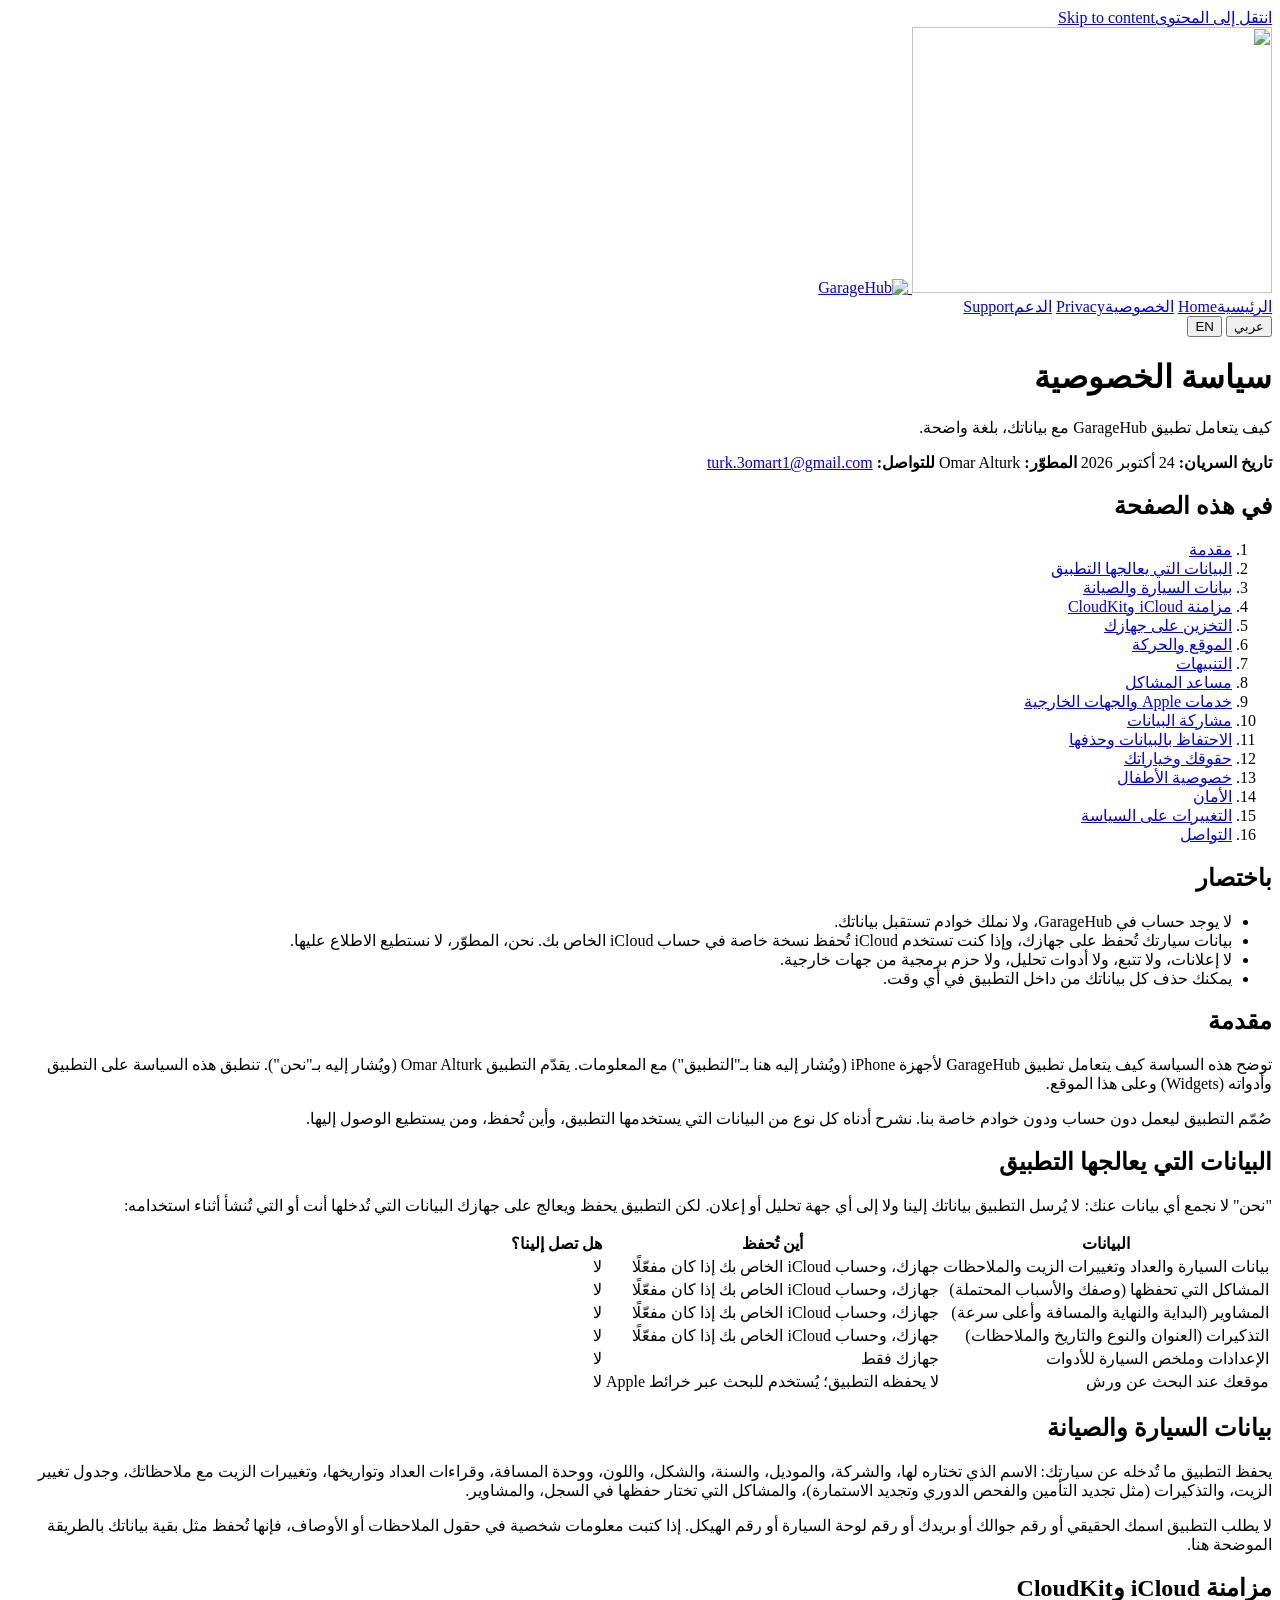
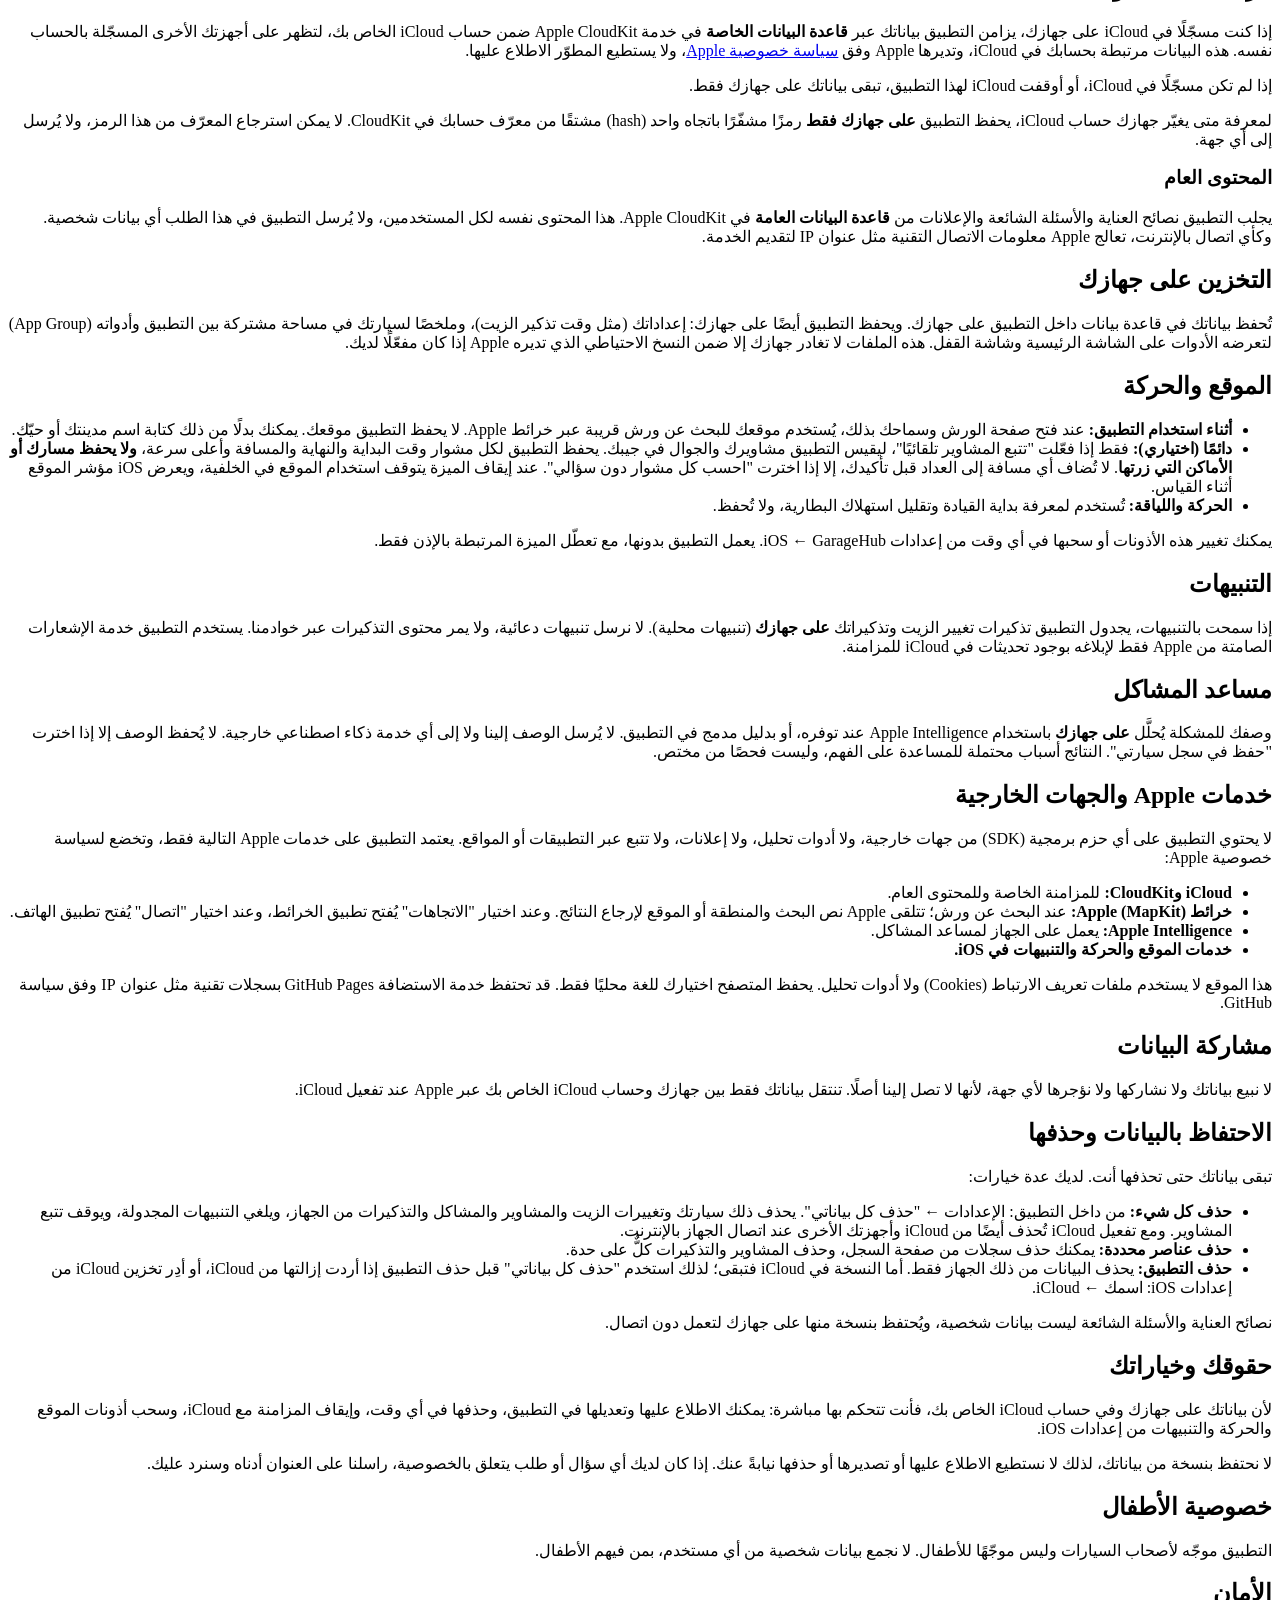
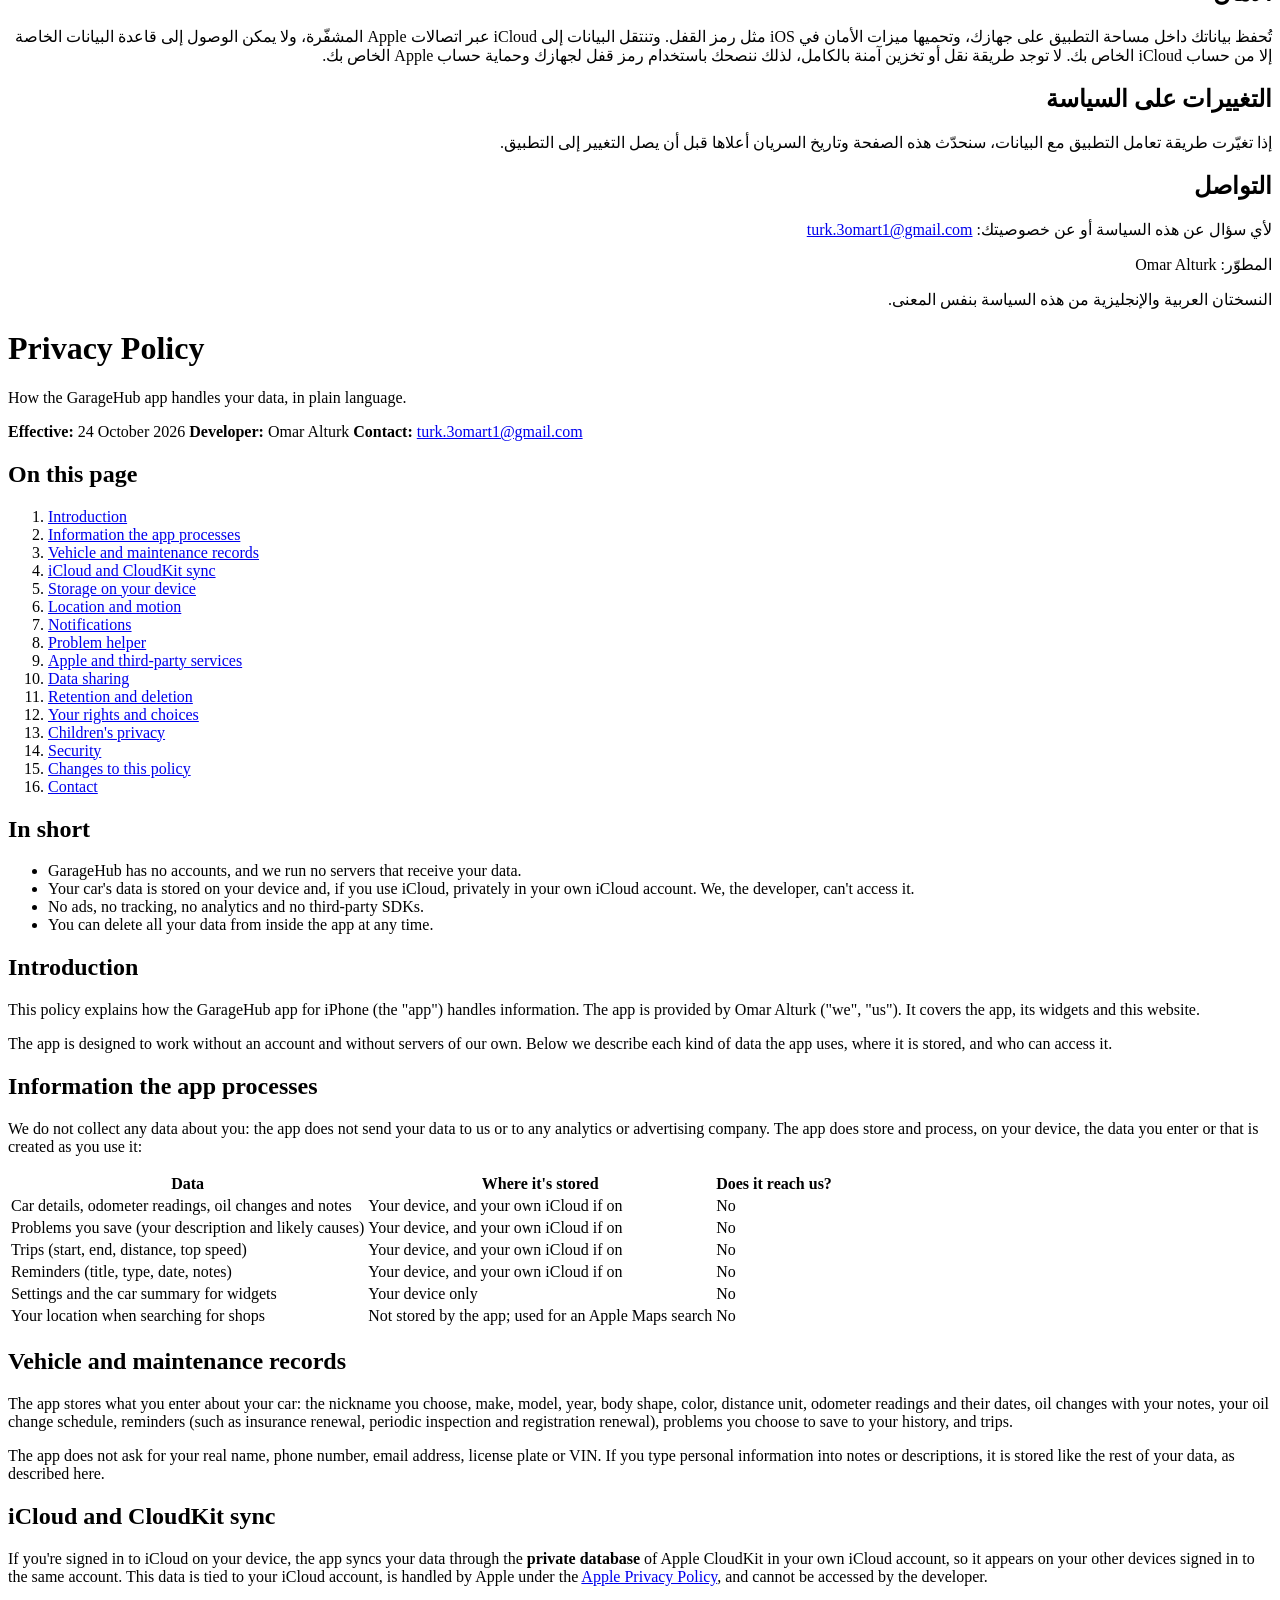
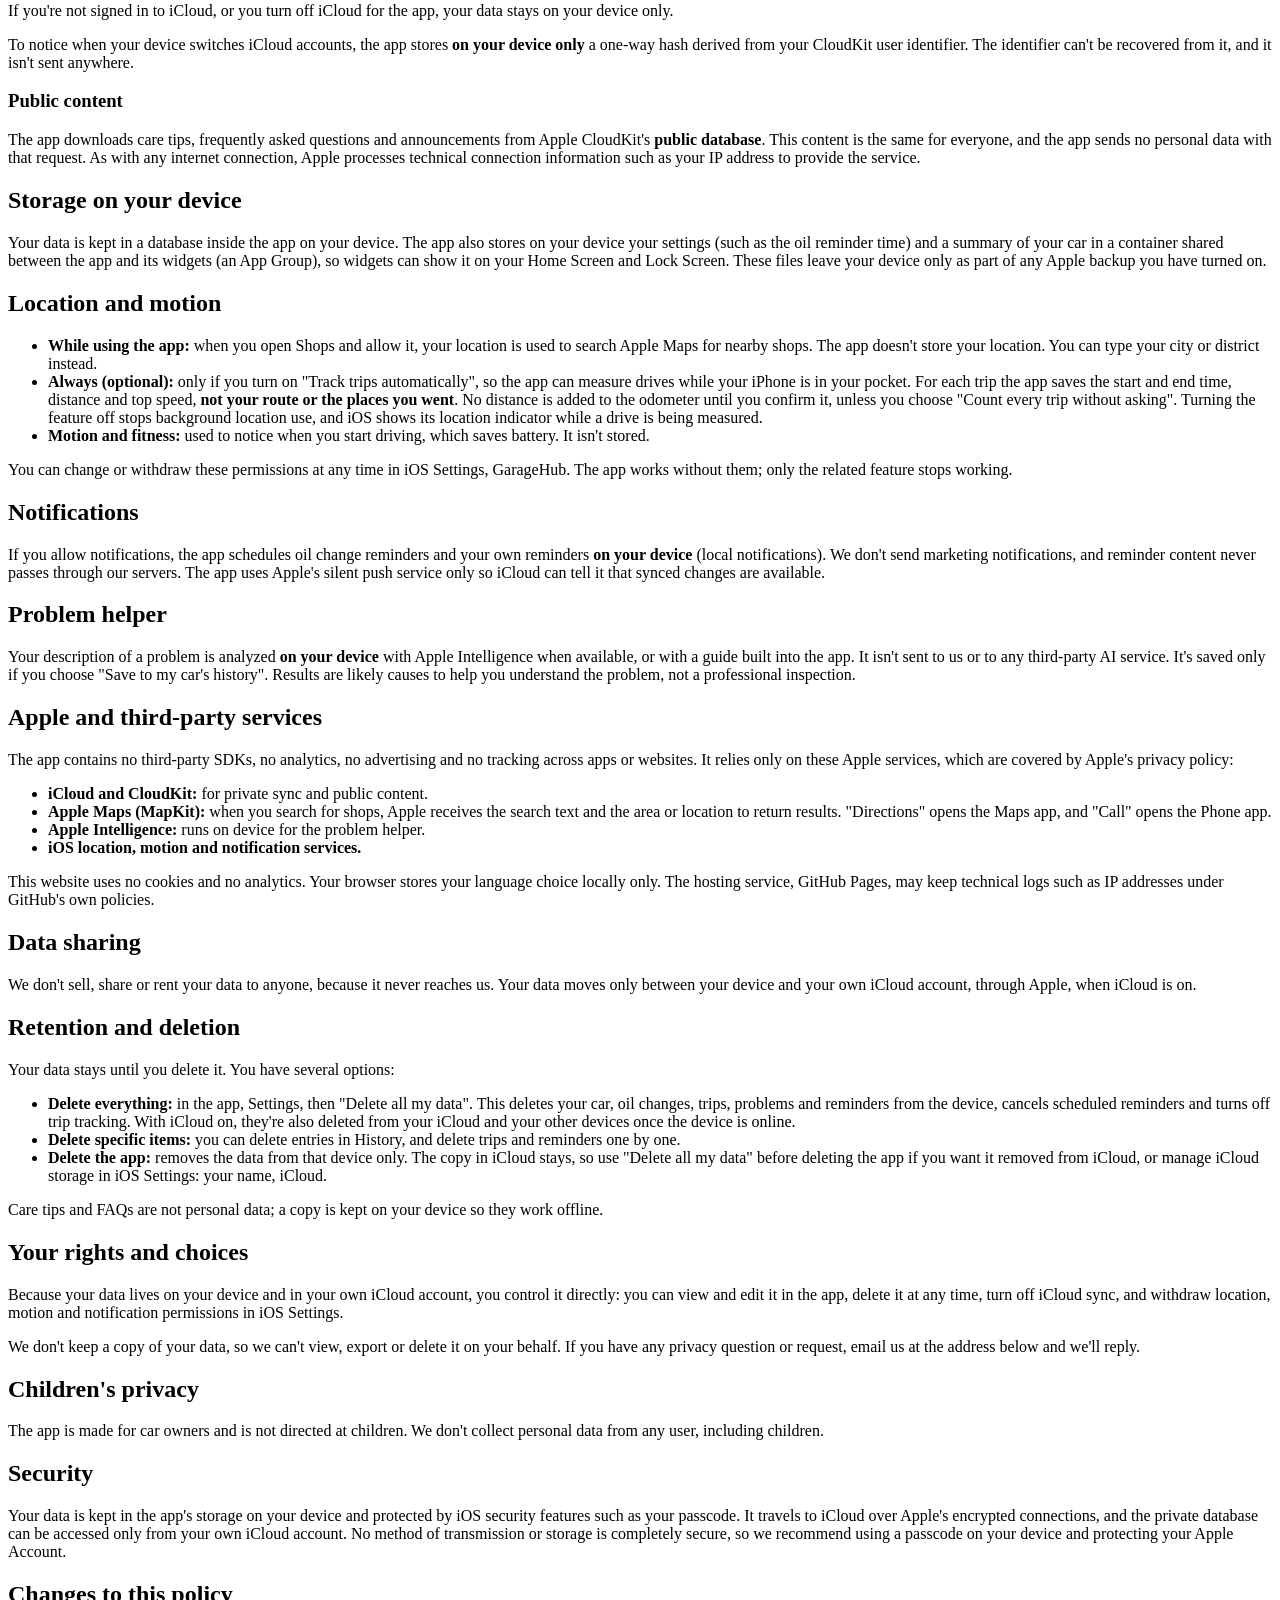
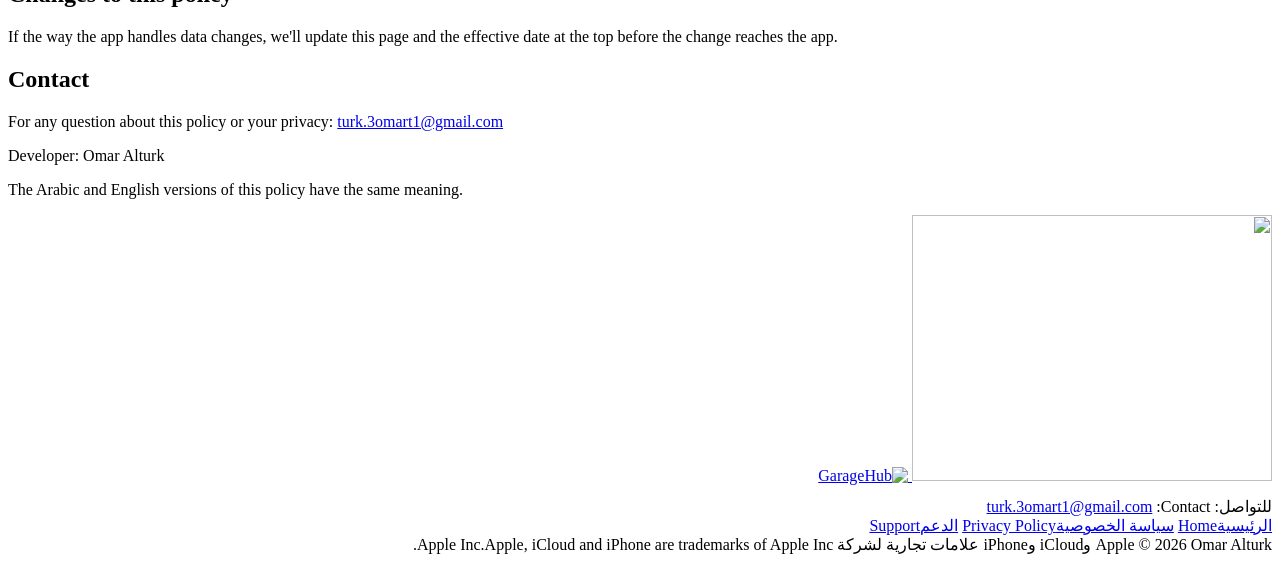
==== privacy/index.html @ 2e14c401 "Add files via upload" ====
<!doctype html>
<html lang="ar" dir="rtl" data-title-ar="سياسة الخصوصية · GarageHub" data-title-en="Privacy Policy · GarageHub">
<head>
<meta charset="utf-8">
<meta name="viewport" content="width=device-width, initial-scale=1, viewport-fit=cover">
<title>Privacy Policy · سياسة الخصوصية · GarageHub</title>
<meta name="description" content="How the GarageHub iPhone app handles your data: no accounts, no analytics, data stored on your device and in your own iCloud. كيف يتعامل تطبيق GarageHub مع بياناتك.">
<meta name="theme-color" content="#FFF9EE" media="(prefers-color-scheme: light)">
<meta name="theme-color" content="#1D1420" media="(prefers-color-scheme: dark)">
<meta property="og:type" content="article">
<meta property="og:site_name" content="GarageHub">
<meta property="og:title" content="GarageHub Privacy Policy · سياسة الخصوصية">
<meta property="og:image" content="../assets/img/app-icon-512.png">
<link rel="icon" type="image/png" sizes="32x32" href="../assets/img/favicon-32.png">
<link rel="apple-touch-icon" href="../assets/img/app-icon-180.png">
<link rel="stylesheet" href="../assets/site.css">
<script src="../assets/site.js"></script>
</head>
<body>
<a class="skip" href="#main"><span data-l="ar" lang="ar">انتقل إلى المحتوى</span><span data-l="en" lang="en">Skip to content</span></a>

<header class="site-header">
  <div class="wrap">
    <a class="brand" href="../" aria-label="GarageHub">
      <img class="mark" src="../assets/img/mark.png" alt="" width="360" height="266">
      <picture>
        <source srcset="../assets/img/wordmark-dark.png" media="(prefers-color-scheme: dark)">
        <img class="word" src="../assets/img/wordmark-light.png" alt="GarageHub" width="600" height="108">
      </picture>
    </a>
    <nav class="nav" aria-label="Main · الرئيسية">
      <a class="nav-home" href="../"><span data-l="ar" lang="ar">الرئيسية</span><span data-l="en" lang="en">Home</span></a>
      <a href="./" aria-current="page"><span data-l="ar" lang="ar">الخصوصية</span><span data-l="en" lang="en">Privacy</span></a>
      <a href="../support/"><span data-l="ar" lang="ar">الدعم</span><span data-l="en" lang="en">Support</span></a>
      <div class="lang-switch" role="group" aria-label="Language · اللغة">
        <button type="button" data-set-lang="ar" lang="ar" aria-pressed="false">عربي</button>
        <button type="button" data-set-lang="en" lang="en" aria-pressed="false">EN</button>
      </div>
    </nav>
  </div>
</header>

<main id="main">

<!-- ============================ العربية ============================ -->
<div data-l="ar" lang="ar" dir="rtl">
  <div class="doc-hero">
    <div class="wrap">
      <h1>سياسة الخصوصية</h1>
      <p>كيف يتعامل تطبيق GarageHub مع بياناتك، بلغة واضحة.</p>
      <p class="meta">
        <span><b>تاريخ السريان:</b> 24 أكتوبر 2026</span>
        <span><b>المطوّر:</b> Omar Alturk</span>
        <span><b>للتواصل:</b> <a href="mailto:turk.3omart1@gmail.com" dir="ltr">turk.3omart1@gmail.com</a></span>
      </p>
    </div>
  </div>

  <div class="wrap doc-layout">
    <nav class="toc" aria-label="محتويات الصفحة">
      <h2>في هذه الصفحة</h2>
      <ol>
        <li><a href="#ar-intro">مقدمة</a></li>
        <li><a href="#ar-collect">البيانات التي يعالجها التطبيق</a></li>
        <li><a href="#ar-vehicle">بيانات السيارة والصيانة</a></li>
        <li><a href="#ar-icloud">مزامنة iCloud وCloudKit</a></li>
        <li><a href="#ar-local">التخزين على جهازك</a></li>
        <li><a href="#ar-location">الموقع والحركة</a></li>
        <li><a href="#ar-notifications">التنبيهات</a></li>
        <li><a href="#ar-ai">مساعد المشاكل</a></li>
        <li><a href="#ar-services">خدمات Apple والجهات الخارجية</a></li>
        <li><a href="#ar-sharing">مشاركة البيانات</a></li>
        <li><a href="#ar-retention">الاحتفاظ بالبيانات وحذفها</a></li>
        <li><a href="#ar-rights">حقوقك وخياراتك</a></li>
        <li><a href="#ar-children">خصوصية الأطفال</a></li>
        <li><a href="#ar-security">الأمان</a></li>
        <li><a href="#ar-changes">التغييرات على السياسة</a></li>
        <li><a href="#ar-contact">التواصل</a></li>
      </ol>
    </nav>

    <article class="doc">
      <div class="summary">
        <h2>باختصار</h2>
        <ul>
          <li>لا يوجد حساب في GarageHub، ولا نملك خوادم تستقبل بياناتك.</li>
          <li>بيانات سيارتك تُحفظ على جهازك، وإذا كنت تستخدم iCloud تُحفظ نسخة خاصة في حساب iCloud الخاص بك. نحن، المطوّر، لا نستطيع الاطلاع عليها.</li>
          <li>لا إعلانات، ولا تتبع، ولا أدوات تحليل، ولا حزم برمجية من جهات خارجية.</li>
          <li>يمكنك حذف كل بياناتك من داخل التطبيق في أي وقت.</li>
        </ul>
      </div>

      <section id="ar-intro">
        <h2>مقدمة</h2>
        <p>توضح هذه السياسة كيف يتعامل تطبيق GarageHub لأجهزة iPhone (ويُشار إليه هنا بـ"التطبيق") مع المعلومات. يقدّم التطبيق Omar Alturk (ويُشار إليه بـ"نحن"). تنطبق هذه السياسة على التطبيق وأدواته (Widgets) وعلى هذا الموقع.</p>
        <p>صُمّم التطبيق ليعمل دون حساب ودون خوادم خاصة بنا. نشرح أدناه كل نوع من البيانات التي يستخدمها التطبيق، وأين تُحفظ، ومن يستطيع الوصول إليها.</p>
      </section>

      <section id="ar-collect">
        <h2>البيانات التي يعالجها التطبيق</h2>
        <p>"نحن" لا نجمع أي بيانات عنك: لا يُرسل التطبيق بياناتك إلينا ولا إلى أي جهة تحليل أو إعلان. لكن التطبيق يحفظ ويعالج على جهازك البيانات التي تُدخلها أنت أو التي تُنشأ أثناء استخدامه:</p>
        <div class="table-wrap">
          <table>
            <thead><tr><th>البيانات</th><th>أين تُحفظ</th><th>هل تصل إلينا؟</th></tr></thead>
            <tbody>
              <tr><td>بيانات السيارة والعداد وتغييرات الزيت والملاحظات</td><td>جهازك، وحساب iCloud الخاص بك إذا كان مفعّلًا</td><td>لا</td></tr>
              <tr><td>المشاكل التي تحفظها (وصفك والأسباب المحتملة)</td><td>جهازك، وحساب iCloud الخاص بك إذا كان مفعّلًا</td><td>لا</td></tr>
              <tr><td>المشاوير (البداية والنهاية والمسافة وأعلى سرعة)</td><td>جهازك، وحساب iCloud الخاص بك إذا كان مفعّلًا</td><td>لا</td></tr>
              <tr><td>التذكيرات (العنوان والنوع والتاريخ والملاحظات)</td><td>جهازك، وحساب iCloud الخاص بك إذا كان مفعّلًا</td><td>لا</td></tr>
              <tr><td>الإعدادات وملخص السيارة للأدوات</td><td>جهازك فقط</td><td>لا</td></tr>
              <tr><td>موقعك عند البحث عن ورش</td><td>لا يحفظه التطبيق؛ يُستخدم للبحث عبر خرائط Apple</td><td>لا</td></tr>
            </tbody>
          </table>
        </div>
      </section>

      <section id="ar-vehicle">
        <h2>بيانات السيارة والصيانة</h2>
        <p>يحفظ التطبيق ما تُدخله عن سيارتك: الاسم الذي تختاره لها، والشركة، والموديل، والسنة، والشكل، واللون، ووحدة المسافة، وقراءات العداد وتواريخها، وتغييرات الزيت مع ملاحظاتك، وجدول تغيير الزيت، والتذكيرات (مثل تجديد التأمين والفحص الدوري وتجديد الاستمارة)، والمشاكل التي تختار حفظها في السجل، والمشاوير.</p>
        <p>لا يطلب التطبيق اسمك الحقيقي أو رقم جوالك أو بريدك أو رقم لوحة السيارة أو رقم الهيكل. إذا كتبت معلومات شخصية في حقول الملاحظات أو الأوصاف، فإنها تُحفظ مثل بقية بياناتك بالطريقة الموضحة هنا.</p>
      </section>

      <section id="ar-icloud">
        <h2>مزامنة iCloud وCloudKit</h2>
        <p>إذا كنت مسجّلًا في iCloud على جهازك، يزامن التطبيق بياناتك عبر <b>قاعدة البيانات الخاصة</b> في خدمة Apple CloudKit ضمن حساب iCloud الخاص بك، لتظهر على أجهزتك الأخرى المسجّلة بالحساب نفسه. هذه البيانات مرتبطة بحسابك في iCloud، وتديرها Apple وفق <a href="https://www.apple.com/legal/privacy/" rel="noopener">سياسة خصوصية Apple</a>، ولا يستطيع المطوّر الاطلاع عليها.</p>
        <p>إذا لم تكن مسجّلًا في iCloud، أو أوقفت iCloud لهذا التطبيق، تبقى بياناتك على جهازك فقط.</p>
        <p>لمعرفة متى يغيّر جهازك حساب iCloud، يحفظ التطبيق <b>على جهازك فقط</b> رمزًا مشفّرًا باتجاه واحد (hash) مشتقًا من معرّف حسابك في CloudKit. لا يمكن استرجاع المعرّف من هذا الرمز، ولا يُرسل إلى أي جهة.</p>
        <h3>المحتوى العام</h3>
        <p>يجلب التطبيق نصائح العناية والأسئلة الشائعة والإعلانات من <b>قاعدة البيانات العامة</b> في Apple CloudKit. هذا المحتوى نفسه لكل المستخدمين، ولا يُرسل التطبيق في هذا الطلب أي بيانات شخصية. وكأي اتصال بالإنترنت، تعالج Apple معلومات الاتصال التقنية مثل عنوان IP لتقديم الخدمة.</p>
      </section>

      <section id="ar-local">
        <h2>التخزين على جهازك</h2>
        <p>تُحفظ بياناتك في قاعدة بيانات داخل التطبيق على جهازك. ويحفظ التطبيق أيضًا على جهازك: إعداداتك (مثل وقت تذكير الزيت)، وملخصًا لسيارتك في مساحة مشتركة بين التطبيق وأدواته (App Group) لتعرضه الأدوات على الشاشة الرئيسية وشاشة القفل. هذه الملفات لا تغادر جهازك إلا ضمن النسخ الاحتياطي الذي تديره Apple إذا كان مفعّلًا لديك.</p>
      </section>

      <section id="ar-location">
        <h2>الموقع والحركة</h2>
        <ul>
          <li><b>أثناء استخدام التطبيق:</b> عند فتح صفحة الورش وسماحك بذلك، يُستخدم موقعك للبحث عن ورش قريبة عبر خرائط Apple. لا يحفظ التطبيق موقعك. يمكنك بدلًا من ذلك كتابة اسم مدينتك أو حيّك.</li>
          <li><b>دائمًا (اختياري):</b> فقط إذا فعّلت "تتبع المشاوير تلقائيًا"، ليقيس التطبيق مشاويرك والجوال في جيبك. يحفظ التطبيق لكل مشوار وقت البداية والنهاية والمسافة وأعلى سرعة، <b>ولا يحفظ مسارك أو الأماكن التي زرتها</b>. لا تُضاف أي مسافة إلى العداد قبل تأكيدك، إلا إذا اخترت "احسب كل مشوار دون سؤالي". عند إيقاف الميزة يتوقف استخدام الموقع في الخلفية، ويعرض iOS مؤشر الموقع أثناء القياس.</li>
          <li><b>الحركة واللياقة:</b> تُستخدم لمعرفة بداية القيادة وتقليل استهلاك البطارية، ولا تُحفظ.</li>
        </ul>
        <p>يمكنك تغيير هذه الأذونات أو سحبها في أي وقت من إعدادات iOS ← GarageHub. يعمل التطبيق بدونها، مع تعطّل الميزة المرتبطة بالإذن فقط.</p>
      </section>

      <section id="ar-notifications">
        <h2>التنبيهات</h2>
        <p>إذا سمحت بالتنبيهات، يجدول التطبيق تذكيرات تغيير الزيت وتذكيراتك <b>على جهازك</b> (تنبيهات محلية). لا نرسل تنبيهات دعائية، ولا يمر محتوى التذكيرات عبر خوادمنا. يستخدم التطبيق خدمة الإشعارات الصامتة من Apple فقط لإبلاغه بوجود تحديثات في iCloud للمزامنة.</p>
      </section>

      <section id="ar-ai">
        <h2>مساعد المشاكل</h2>
        <p>وصفك للمشكلة يُحلَّل <b>على جهازك</b> باستخدام Apple Intelligence عند توفره، أو بدليل مدمج في التطبيق. لا يُرسل الوصف إلينا ولا إلى أي خدمة ذكاء اصطناعي خارجية. لا يُحفظ الوصف إلا إذا اخترت "حفظ في سجل سيارتي". النتائج أسباب محتملة للمساعدة على الفهم، وليست فحصًا من مختص.</p>
      </section>

      <section id="ar-services">
        <h2>خدمات Apple والجهات الخارجية</h2>
        <p>لا يحتوي التطبيق على أي حزم برمجية (SDK) من جهات خارجية، ولا أدوات تحليل، ولا إعلانات، ولا تتبع عبر التطبيقات أو المواقع. يعتمد التطبيق على خدمات Apple التالية فقط، وتخضع لسياسة خصوصية Apple:</p>
        <ul>
          <li><b>iCloud وCloudKit:</b> للمزامنة الخاصة وللمحتوى العام.</li>
          <li><b>خرائط Apple (MapKit):</b> عند البحث عن ورش؛ تتلقى Apple نص البحث والمنطقة أو الموقع لإرجاع النتائج. وعند اختيار "الاتجاهات" يُفتح تطبيق الخرائط، وعند اختيار "اتصال" يُفتح تطبيق الهاتف.</li>
          <li><b>Apple Intelligence:</b> يعمل على الجهاز لمساعد المشاكل.</li>
          <li><b>خدمات الموقع والحركة والتنبيهات في iOS.</b></li>
        </ul>
        <p>هذا الموقع لا يستخدم ملفات تعريف الارتباط (Cookies) ولا أدوات تحليل. يحفظ المتصفح اختيارك للغة محليًا فقط. قد تحتفظ خدمة الاستضافة GitHub Pages بسجلات تقنية مثل عنوان IP وفق سياسة GitHub.</p>
      </section>

      <section id="ar-sharing">
        <h2>مشاركة البيانات</h2>
        <p>لا نبيع بياناتك ولا نشاركها ولا نؤجرها لأي جهة، لأنها لا تصل إلينا أصلًا. تنتقل بياناتك فقط بين جهازك وحساب iCloud الخاص بك عبر Apple عند تفعيل iCloud.</p>
      </section>

      <section id="ar-retention">
        <h2>الاحتفاظ بالبيانات وحذفها</h2>
        <p>تبقى بياناتك حتى تحذفها أنت. لديك عدة خيارات:</p>
        <ul>
          <li><b>حذف كل شيء:</b> من داخل التطبيق: الإعدادات ← "حذف كل بياناتي". يحذف ذلك سيارتك وتغييرات الزيت والمشاوير والمشاكل والتذكيرات من الجهاز، ويلغي التنبيهات المجدولة، ويوقف تتبع المشاوير. ومع تفعيل iCloud تُحذف أيضًا من iCloud وأجهزتك الأخرى عند اتصال الجهاز بالإنترنت.</li>
          <li><b>حذف عناصر محددة:</b> يمكنك حذف سجلات من صفحة السجل، وحذف المشاوير والتذكيرات كلٌّ على حدة.</li>
          <li><b>حذف التطبيق:</b> يحذف البيانات من ذلك الجهاز فقط. أما النسخة في iCloud فتبقى؛ لذلك استخدم "حذف كل بياناتي" قبل حذف التطبيق إذا أردت إزالتها من iCloud، أو أدِر تخزين iCloud من إعدادات iOS: اسمك ← iCloud.</li>
        </ul>
        <p>نصائح العناية والأسئلة الشائعة ليست بيانات شخصية، ويُحتفظ بنسخة منها على جهازك لتعمل دون اتصال.</p>
      </section>

      <section id="ar-rights">
        <h2>حقوقك وخياراتك</h2>
        <p>لأن بياناتك على جهازك وفي حساب iCloud الخاص بك، فأنت تتحكم بها مباشرة: يمكنك الاطلاع عليها وتعديلها في التطبيق، وحذفها في أي وقت، وإيقاف المزامنة مع iCloud، وسحب أذونات الموقع والحركة والتنبيهات من إعدادات iOS.</p>
        <p>لا نحتفظ بنسخة من بياناتك، لذلك لا نستطيع الاطلاع عليها أو تصديرها أو حذفها نيابةً عنك. إذا كان لديك أي سؤال أو طلب يتعلق بالخصوصية، راسلنا على العنوان أدناه وسنرد عليك.</p>
      </section>

      <section id="ar-children">
        <h2>خصوصية الأطفال</h2>
        <p>التطبيق موجّه لأصحاب السيارات وليس موجّهًا للأطفال. لا نجمع بيانات شخصية من أي مستخدم، بمن فيهم الأطفال.</p>
      </section>

      <section id="ar-security">
        <h2>الأمان</h2>
        <p>تُحفظ بياناتك داخل مساحة التطبيق على جهازك، وتحميها ميزات الأمان في iOS مثل رمز القفل. وتنتقل البيانات إلى iCloud عبر اتصالات Apple المشفّرة، ولا يمكن الوصول إلى قاعدة البيانات الخاصة إلا من حساب iCloud الخاص بك. لا توجد طريقة نقل أو تخزين آمنة بالكامل، لذلك ننصحك باستخدام رمز قفل لجهازك وحماية حساب Apple الخاص بك.</p>
      </section>

      <section id="ar-changes">
        <h2>التغييرات على السياسة</h2>
        <p>إذا تغيّرت طريقة تعامل التطبيق مع البيانات، سنحدّث هذه الصفحة وتاريخ السريان أعلاها قبل أن يصل التغيير إلى التطبيق.</p>
      </section>

      <section id="ar-contact">
        <h2>التواصل</h2>
        <p>لأي سؤال عن هذه السياسة أو عن خصوصيتك: <a href="mailto:turk.3omart1@gmail.com" dir="ltr">turk.3omart1@gmail.com</a></p>
        <p>المطوّر: Omar Alturk</p>
        <p class="callout">النسختان العربية والإنجليزية من هذه السياسة بنفس المعنى.</p>
      </section>
    </article>
  </div>
</div>

<!-- ============================ English ============================ -->
<div data-l="en" lang="en" dir="ltr">
  <div class="doc-hero">
    <div class="wrap">
      <h1>Privacy Policy</h1>
      <p>How the GarageHub app handles your data, in plain language.</p>
      <p class="meta">
        <span><b>Effective:</b> 24 October 2026</span>
        <span><b>Developer:</b> Omar Alturk</span>
        <span><b>Contact:</b> <a href="mailto:turk.3omart1@gmail.com">turk.3omart1@gmail.com</a></span>
      </p>
    </div>
  </div>

  <div class="wrap doc-layout">
    <nav class="toc" aria-label="On this page">
      <h2>On this page</h2>
      <ol>
        <li><a href="#en-intro">Introduction</a></li>
        <li><a href="#en-collect">Information the app processes</a></li>
        <li><a href="#en-vehicle">Vehicle and maintenance records</a></li>
        <li><a href="#en-icloud">iCloud and CloudKit sync</a></li>
        <li><a href="#en-local">Storage on your device</a></li>
        <li><a href="#en-location">Location and motion</a></li>
        <li><a href="#en-notifications">Notifications</a></li>
        <li><a href="#en-ai">Problem helper</a></li>
        <li><a href="#en-services">Apple and third-party services</a></li>
        <li><a href="#en-sharing">Data sharing</a></li>
        <li><a href="#en-retention">Retention and deletion</a></li>
        <li><a href="#en-rights">Your rights and choices</a></li>
        <li><a href="#en-children">Children's privacy</a></li>
        <li><a href="#en-security">Security</a></li>
        <li><a href="#en-changes">Changes to this policy</a></li>
        <li><a href="#en-contact">Contact</a></li>
      </ol>
    </nav>

    <article class="doc">
      <div class="summary">
        <h2>In short</h2>
        <ul>
          <li>GarageHub has no accounts, and we run no servers that receive your data.</li>
          <li>Your car's data is stored on your device and, if you use iCloud, privately in your own iCloud account. We, the developer, can't access it.</li>
          <li>No ads, no tracking, no analytics and no third-party SDKs.</li>
          <li>You can delete all your data from inside the app at any time.</li>
        </ul>
      </div>

      <section id="en-intro">
        <h2>Introduction</h2>
        <p>This policy explains how the GarageHub app for iPhone (the "app") handles information. The app is provided by Omar Alturk ("we", "us"). It covers the app, its widgets and this website.</p>
        <p>The app is designed to work without an account and without servers of our own. Below we describe each kind of data the app uses, where it is stored, and who can access it.</p>
      </section>

      <section id="en-collect">
        <h2>Information the app processes</h2>
        <p>We do not collect any data about you: the app does not send your data to us or to any analytics or advertising company. The app does store and process, on your device, the data you enter or that is created as you use it:</p>
        <div class="table-wrap">
          <table>
            <thead><tr><th>Data</th><th>Where it's stored</th><th>Does it reach us?</th></tr></thead>
            <tbody>
              <tr><td>Car details, odometer readings, oil changes and notes</td><td>Your device, and your own iCloud if on</td><td>No</td></tr>
              <tr><td>Problems you save (your description and likely causes)</td><td>Your device, and your own iCloud if on</td><td>No</td></tr>
              <tr><td>Trips (start, end, distance, top speed)</td><td>Your device, and your own iCloud if on</td><td>No</td></tr>
              <tr><td>Reminders (title, type, date, notes)</td><td>Your device, and your own iCloud if on</td><td>No</td></tr>
              <tr><td>Settings and the car summary for widgets</td><td>Your device only</td><td>No</td></tr>
              <tr><td>Your location when searching for shops</td><td>Not stored by the app; used for an Apple Maps search</td><td>No</td></tr>
            </tbody>
          </table>
        </div>
      </section>

      <section id="en-vehicle">
        <h2>Vehicle and maintenance records</h2>
        <p>The app stores what you enter about your car: the nickname you choose, make, model, year, body shape, color, distance unit, odometer readings and their dates, oil changes with your notes, your oil change schedule, reminders (such as insurance renewal, periodic inspection and registration renewal), problems you choose to save to your history, and trips.</p>
        <p>The app does not ask for your real name, phone number, email address, license plate or VIN. If you type personal information into notes or descriptions, it is stored like the rest of your data, as described here.</p>
      </section>

      <section id="en-icloud">
        <h2>iCloud and CloudKit sync</h2>
        <p>If you're signed in to iCloud on your device, the app syncs your data through the <b>private database</b> of Apple CloudKit in your own iCloud account, so it appears on your other devices signed in to the same account. This data is tied to your iCloud account, is handled by Apple under the <a href="https://www.apple.com/legal/privacy/" rel="noopener">Apple Privacy Policy</a>, and cannot be accessed by the developer.</p>
        <p>If you're not signed in to iCloud, or you turn off iCloud for the app, your data stays on your device only.</p>
        <p>To notice when your device switches iCloud accounts, the app stores <b>on your device only</b> a one-way hash derived from your CloudKit user identifier. The identifier can't be recovered from it, and it isn't sent anywhere.</p>
        <h3>Public content</h3>
        <p>The app downloads care tips, frequently asked questions and announcements from Apple CloudKit's <b>public database</b>. This content is the same for everyone, and the app sends no personal data with that request. As with any internet connection, Apple processes technical connection information such as your IP address to provide the service.</p>
      </section>

      <section id="en-local">
        <h2>Storage on your device</h2>
        <p>Your data is kept in a database inside the app on your device. The app also stores on your device your settings (such as the oil reminder time) and a summary of your car in a container shared between the app and its widgets (an App Group), so widgets can show it on your Home Screen and Lock Screen. These files leave your device only as part of any Apple backup you have turned on.</p>
      </section>

      <section id="en-location">
        <h2>Location and motion</h2>
        <ul>
          <li><b>While using the app:</b> when you open Shops and allow it, your location is used to search Apple Maps for nearby shops. The app doesn't store your location. You can type your city or district instead.</li>
          <li><b>Always (optional):</b> only if you turn on "Track trips automatically", so the app can measure drives while your iPhone is in your pocket. For each trip the app saves the start and end time, distance and top speed, <b>not your route or the places you went</b>. No distance is added to the odometer until you confirm it, unless you choose "Count every trip without asking". Turning the feature off stops background location use, and iOS shows its location indicator while a drive is being measured.</li>
          <li><b>Motion and fitness:</b> used to notice when you start driving, which saves battery. It isn't stored.</li>
        </ul>
        <p>You can change or withdraw these permissions at any time in iOS Settings, GarageHub. The app works without them; only the related feature stops working.</p>
      </section>

      <section id="en-notifications">
        <h2>Notifications</h2>
        <p>If you allow notifications, the app schedules oil change reminders and your own reminders <b>on your device</b> (local notifications). We don't send marketing notifications, and reminder content never passes through our servers. The app uses Apple's silent push service only so iCloud can tell it that synced changes are available.</p>
      </section>

      <section id="en-ai">
        <h2>Problem helper</h2>
        <p>Your description of a problem is analyzed <b>on your device</b> with Apple Intelligence when available, or with a guide built into the app. It isn't sent to us or to any third-party AI service. It's saved only if you choose "Save to my car's history". Results are likely causes to help you understand the problem, not a professional inspection.</p>
      </section>

      <section id="en-services">
        <h2>Apple and third-party services</h2>
        <p>The app contains no third-party SDKs, no analytics, no advertising and no tracking across apps or websites. It relies only on these Apple services, which are covered by Apple's privacy policy:</p>
        <ul>
          <li><b>iCloud and CloudKit:</b> for private sync and public content.</li>
          <li><b>Apple Maps (MapKit):</b> when you search for shops, Apple receives the search text and the area or location to return results. "Directions" opens the Maps app, and "Call" opens the Phone app.</li>
          <li><b>Apple Intelligence:</b> runs on device for the problem helper.</li>
          <li><b>iOS location, motion and notification services.</b></li>
        </ul>
        <p>This website uses no cookies and no analytics. Your browser stores your language choice locally only. The hosting service, GitHub Pages, may keep technical logs such as IP addresses under GitHub's own policies.</p>
      </section>

      <section id="en-sharing">
        <h2>Data sharing</h2>
        <p>We don't sell, share or rent your data to anyone, because it never reaches us. Your data moves only between your device and your own iCloud account, through Apple, when iCloud is on.</p>
      </section>

      <section id="en-retention">
        <h2>Retention and deletion</h2>
        <p>Your data stays until you delete it. You have several options:</p>
        <ul>
          <li><b>Delete everything:</b> in the app, Settings, then "Delete all my data". This deletes your car, oil changes, trips, problems and reminders from the device, cancels scheduled reminders and turns off trip tracking. With iCloud on, they're also deleted from your iCloud and your other devices once the device is online.</li>
          <li><b>Delete specific items:</b> you can delete entries in History, and delete trips and reminders one by one.</li>
          <li><b>Delete the app:</b> removes the data from that device only. The copy in iCloud stays, so use "Delete all my data" before deleting the app if you want it removed from iCloud, or manage iCloud storage in iOS Settings: your name, iCloud.</li>
        </ul>
        <p>Care tips and FAQs are not personal data; a copy is kept on your device so they work offline.</p>
      </section>

      <section id="en-rights">
        <h2>Your rights and choices</h2>
        <p>Because your data lives on your device and in your own iCloud account, you control it directly: you can view and edit it in the app, delete it at any time, turn off iCloud sync, and withdraw location, motion and notification permissions in iOS Settings.</p>
        <p>We don't keep a copy of your data, so we can't view, export or delete it on your behalf. If you have any privacy question or request, email us at the address below and we'll reply.</p>
      </section>

      <section id="en-children">
        <h2>Children's privacy</h2>
        <p>The app is made for car owners and is not directed at children. We don't collect personal data from any user, including children.</p>
      </section>

      <section id="en-security">
        <h2>Security</h2>
        <p>Your data is kept in the app's storage on your device and protected by iOS security features such as your passcode. It travels to iCloud over Apple's encrypted connections, and the private database can be accessed only from your own iCloud account. No method of transmission or storage is completely secure, so we recommend using a passcode on your device and protecting your Apple Account.</p>
      </section>

      <section id="en-changes">
        <h2>Changes to this policy</h2>
        <p>If the way the app handles data changes, we'll update this page and the effective date at the top before the change reaches the app.</p>
      </section>

      <section id="en-contact">
        <h2>Contact</h2>
        <p>For any question about this policy or your privacy: <a href="mailto:turk.3omart1@gmail.com">turk.3omart1@gmail.com</a></p>
        <p>Developer: Omar Alturk</p>
        <p class="callout">The Arabic and English versions of this policy have the same meaning.</p>
      </section>
    </article>
  </div>
</div>

</main>

<footer class="site-footer">
  <div class="wrap">
    <div>
      <a class="brand" href="../" aria-label="GarageHub">
        <img class="mark" src="../assets/img/mark.png" alt="" width="360" height="266">
        <picture>
          <source srcset="../assets/img/wordmark-dark.png" media="(prefers-color-scheme: dark)">
          <img class="word" src="../assets/img/wordmark-light.png" alt="GarageHub" width="600" height="108">
        </picture>
      </a>
      <p style="margin:12px 0 0"><span data-l="ar" lang="ar">للتواصل: </span><span data-l="en" lang="en">Contact: </span><a href="mailto:turk.3omart1@gmail.com" dir="ltr">turk.3omart1@gmail.com</a></p>
    </div>
    <nav aria-label="Footer · التذييل">
      <a href="../"><span data-l="ar" lang="ar">الرئيسية</span><span data-l="en" lang="en">Home</span></a>
      <a href="./"><span data-l="ar" lang="ar">سياسة الخصوصية</span><span data-l="en" lang="en">Privacy Policy</span></a>
      <a href="../support/"><span data-l="ar" lang="ar">الدعم</span><span data-l="en" lang="en">Support</span></a>
    </nav>
    <div class="legal">
      <span dir="ltr">© <span data-year>2026</span> Omar Alturk</span>
      <span><span data-l="ar" lang="ar">Apple وiCloud وiPhone علامات تجارية لشركة Apple Inc.</span><span data-l="en" lang="en">Apple, iCloud and iPhone are trademarks of Apple Inc.</span></span>
    </div>
  </div>
</footer>
</body>
</html>
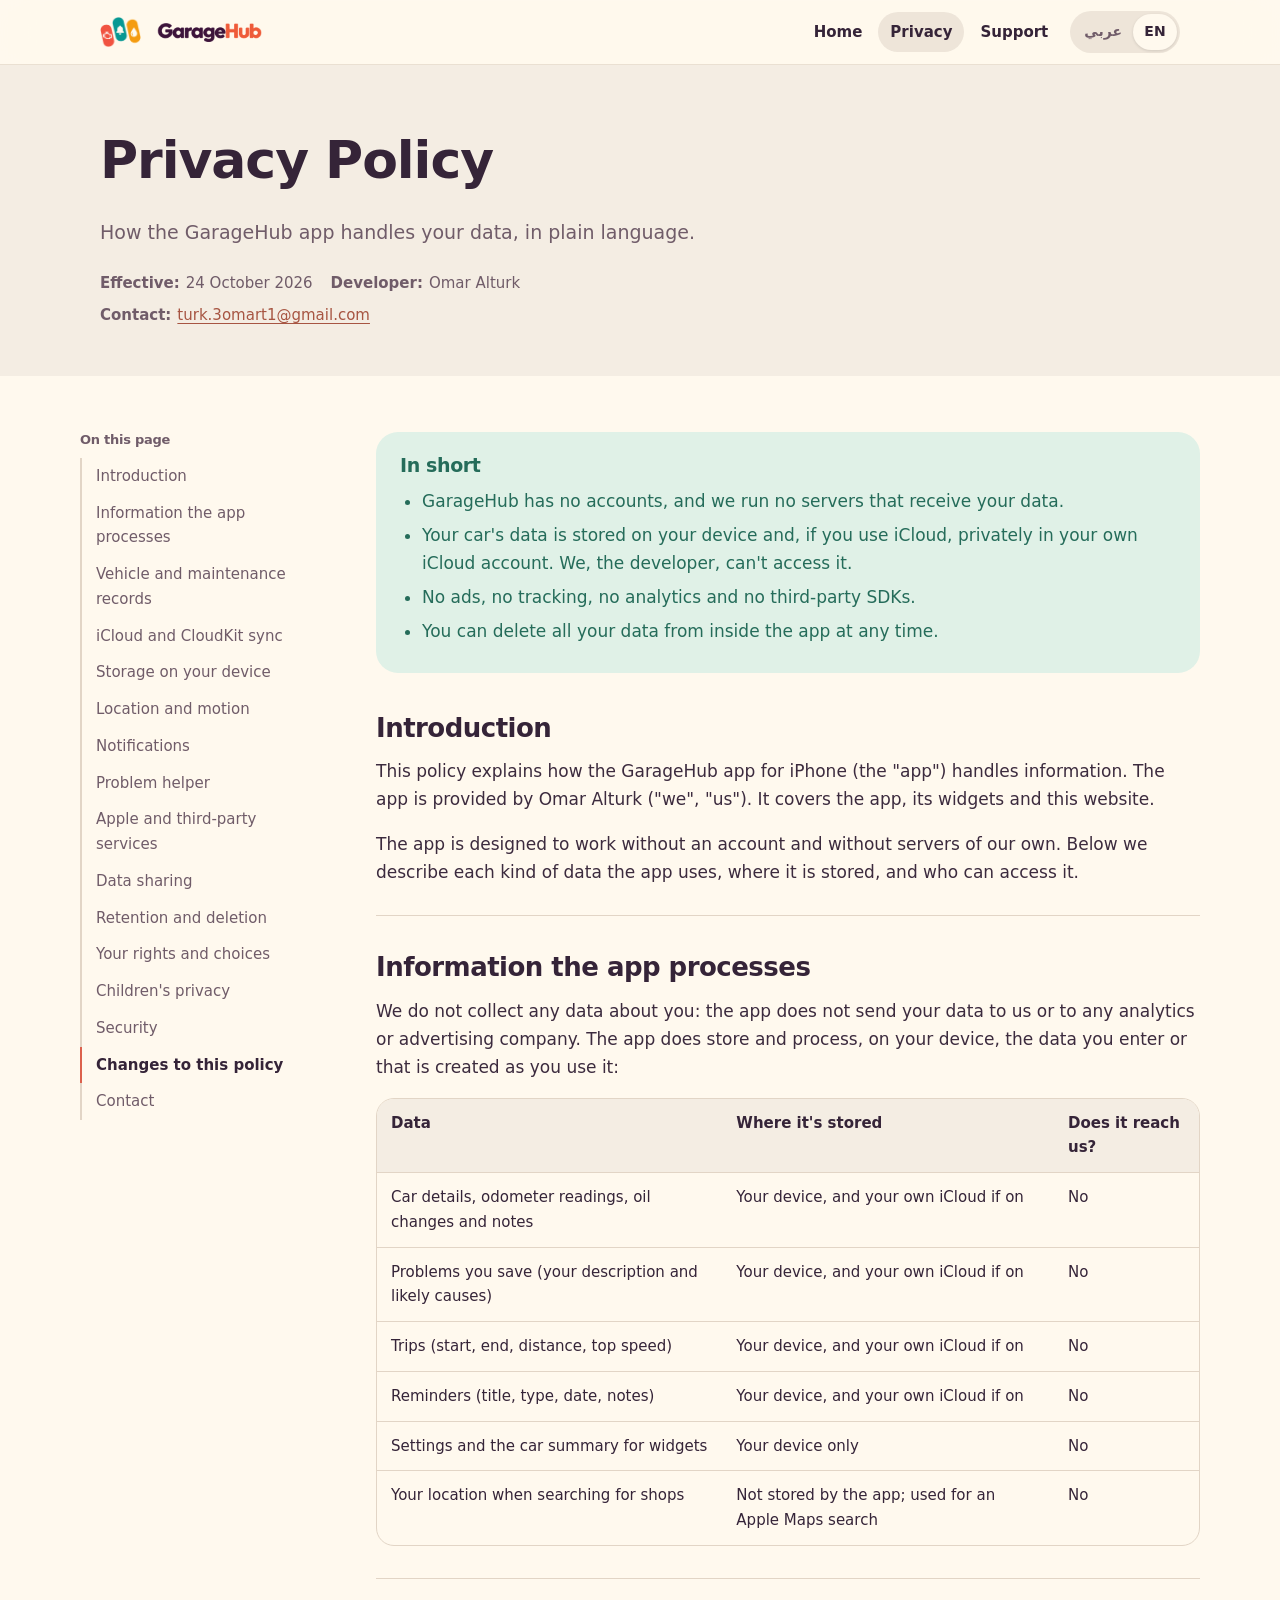
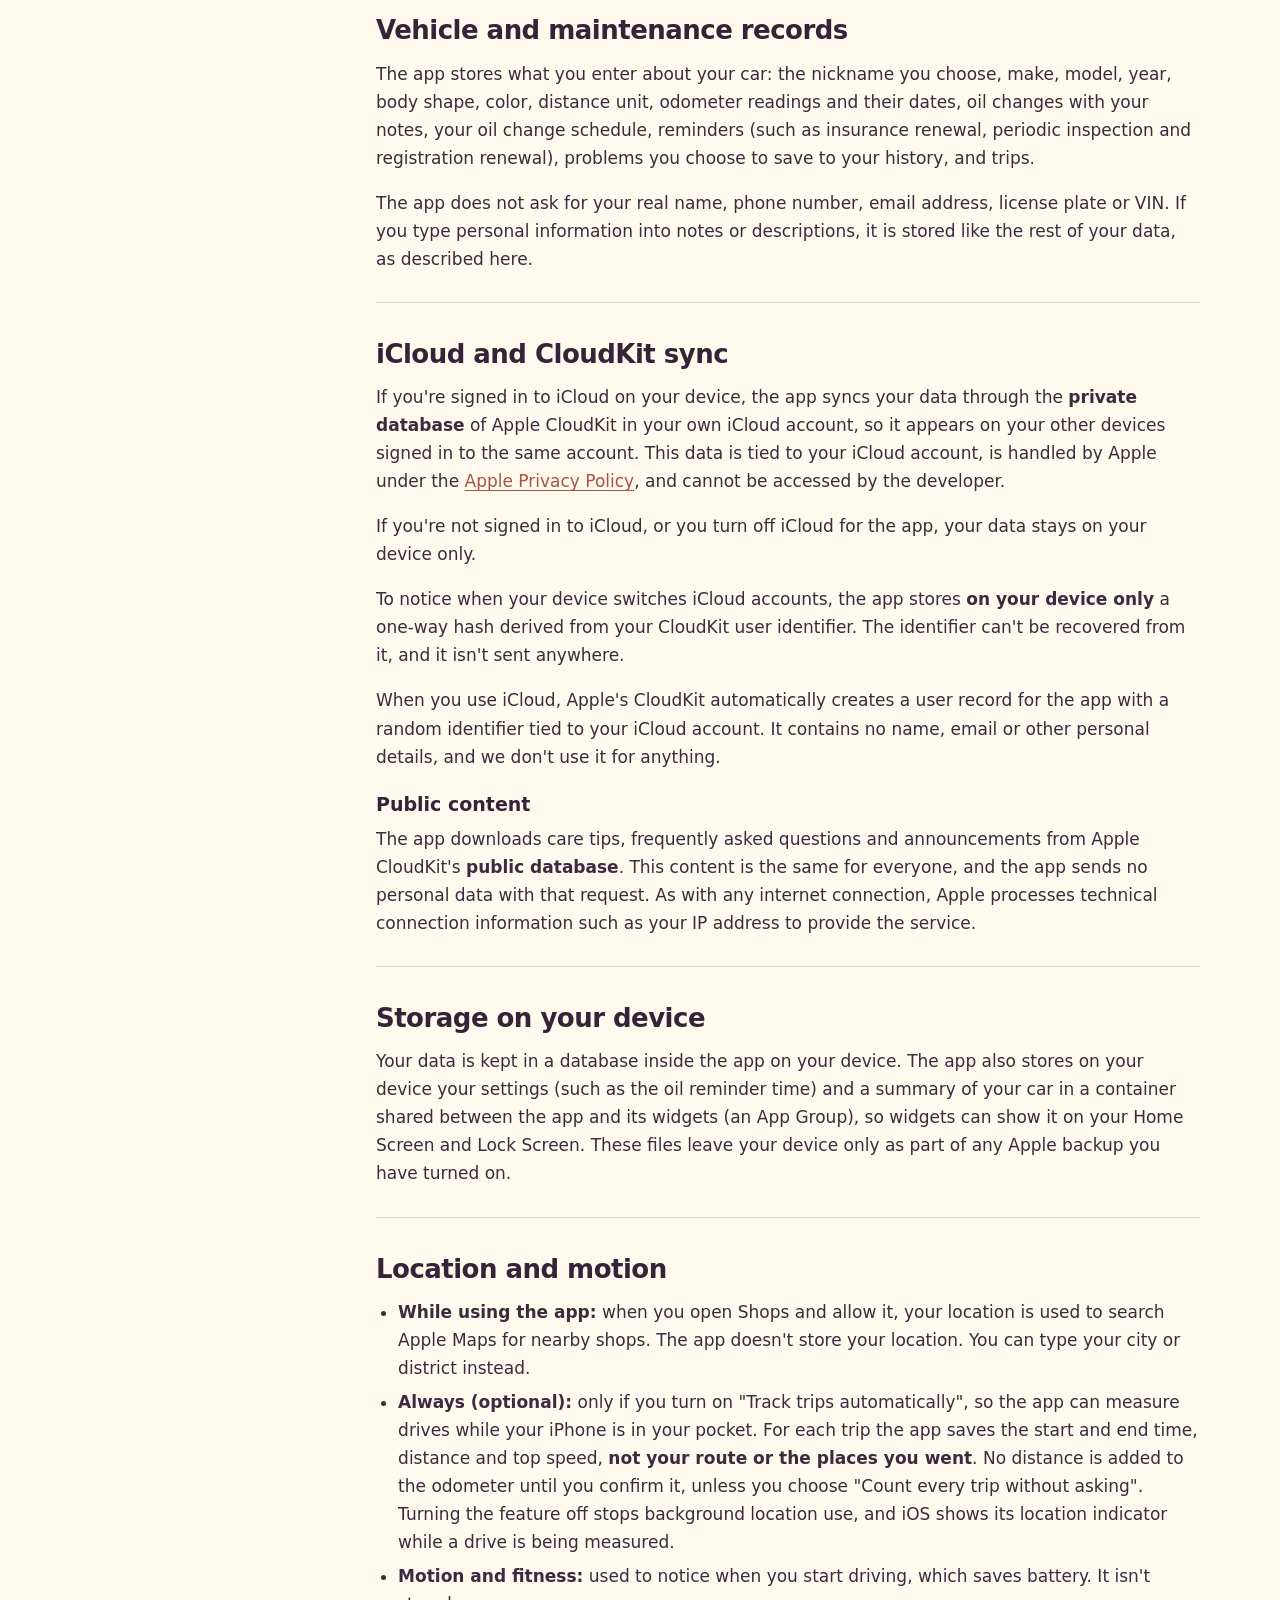
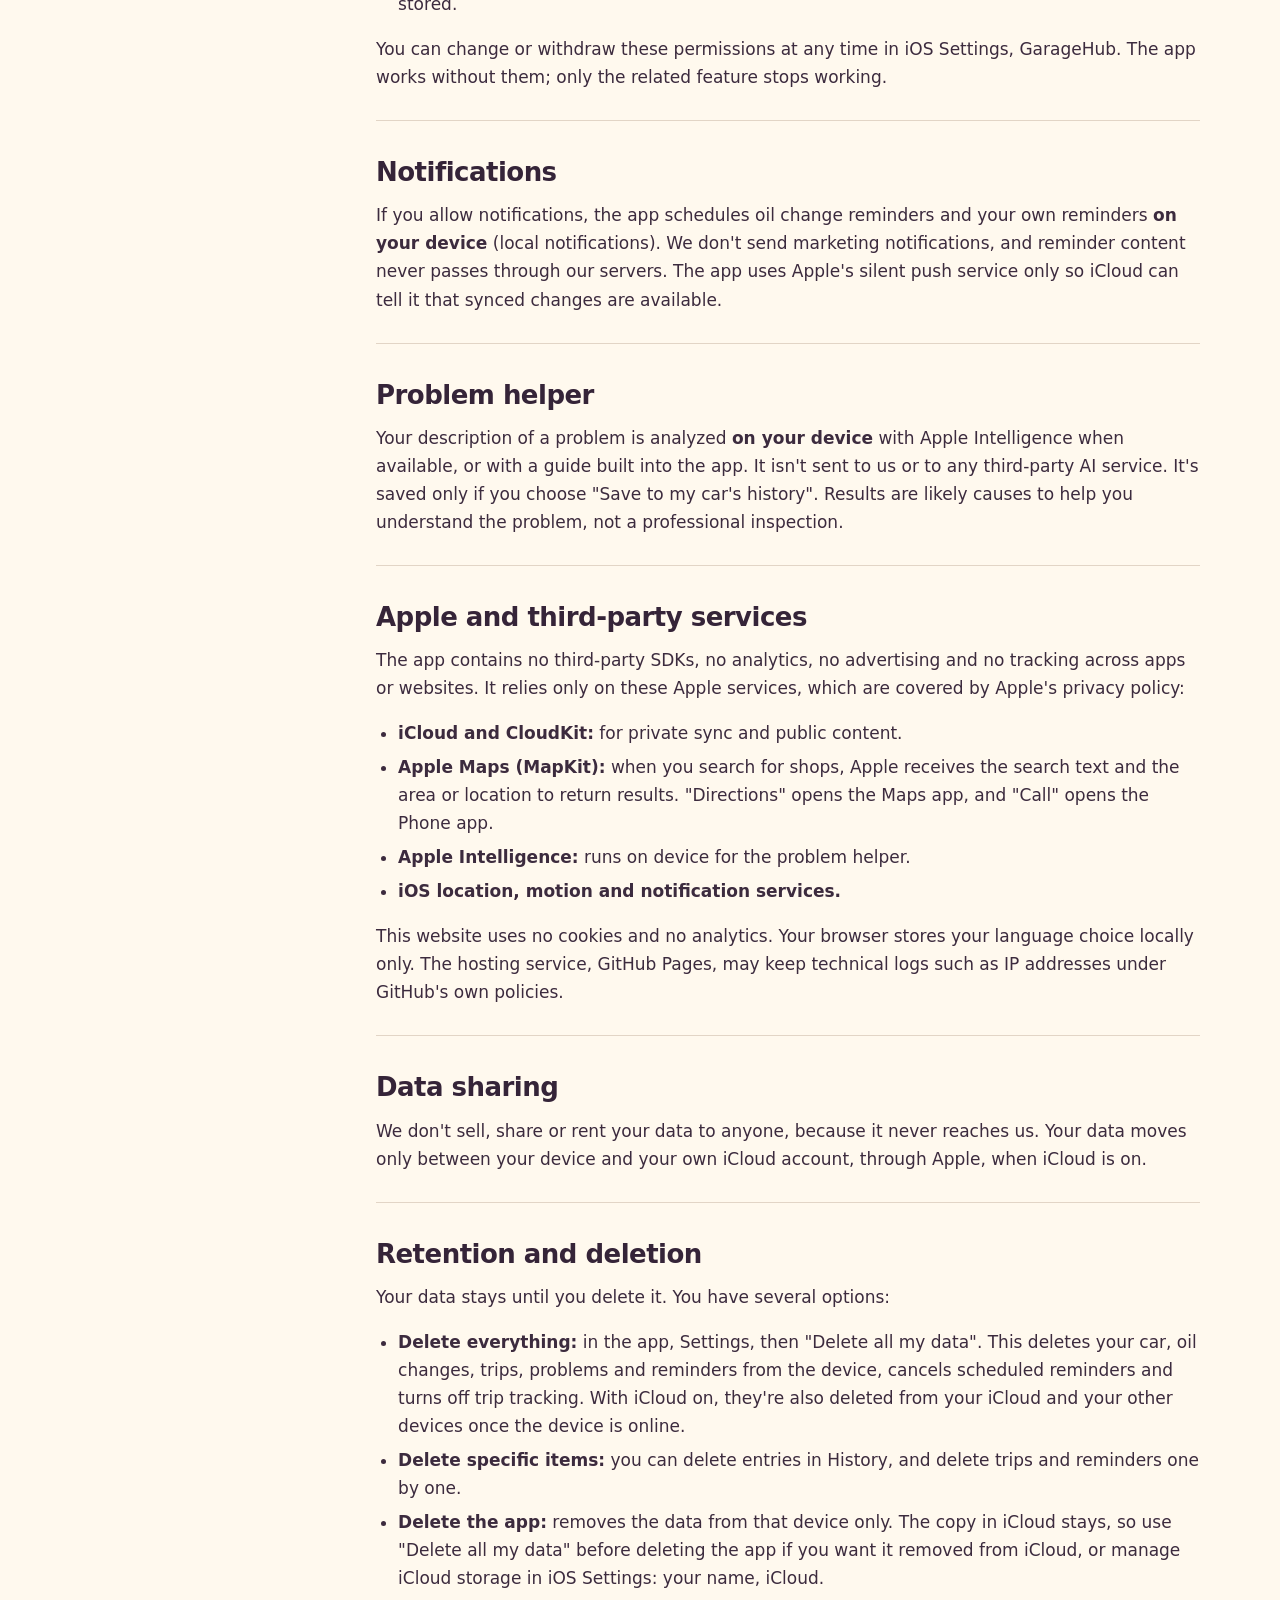
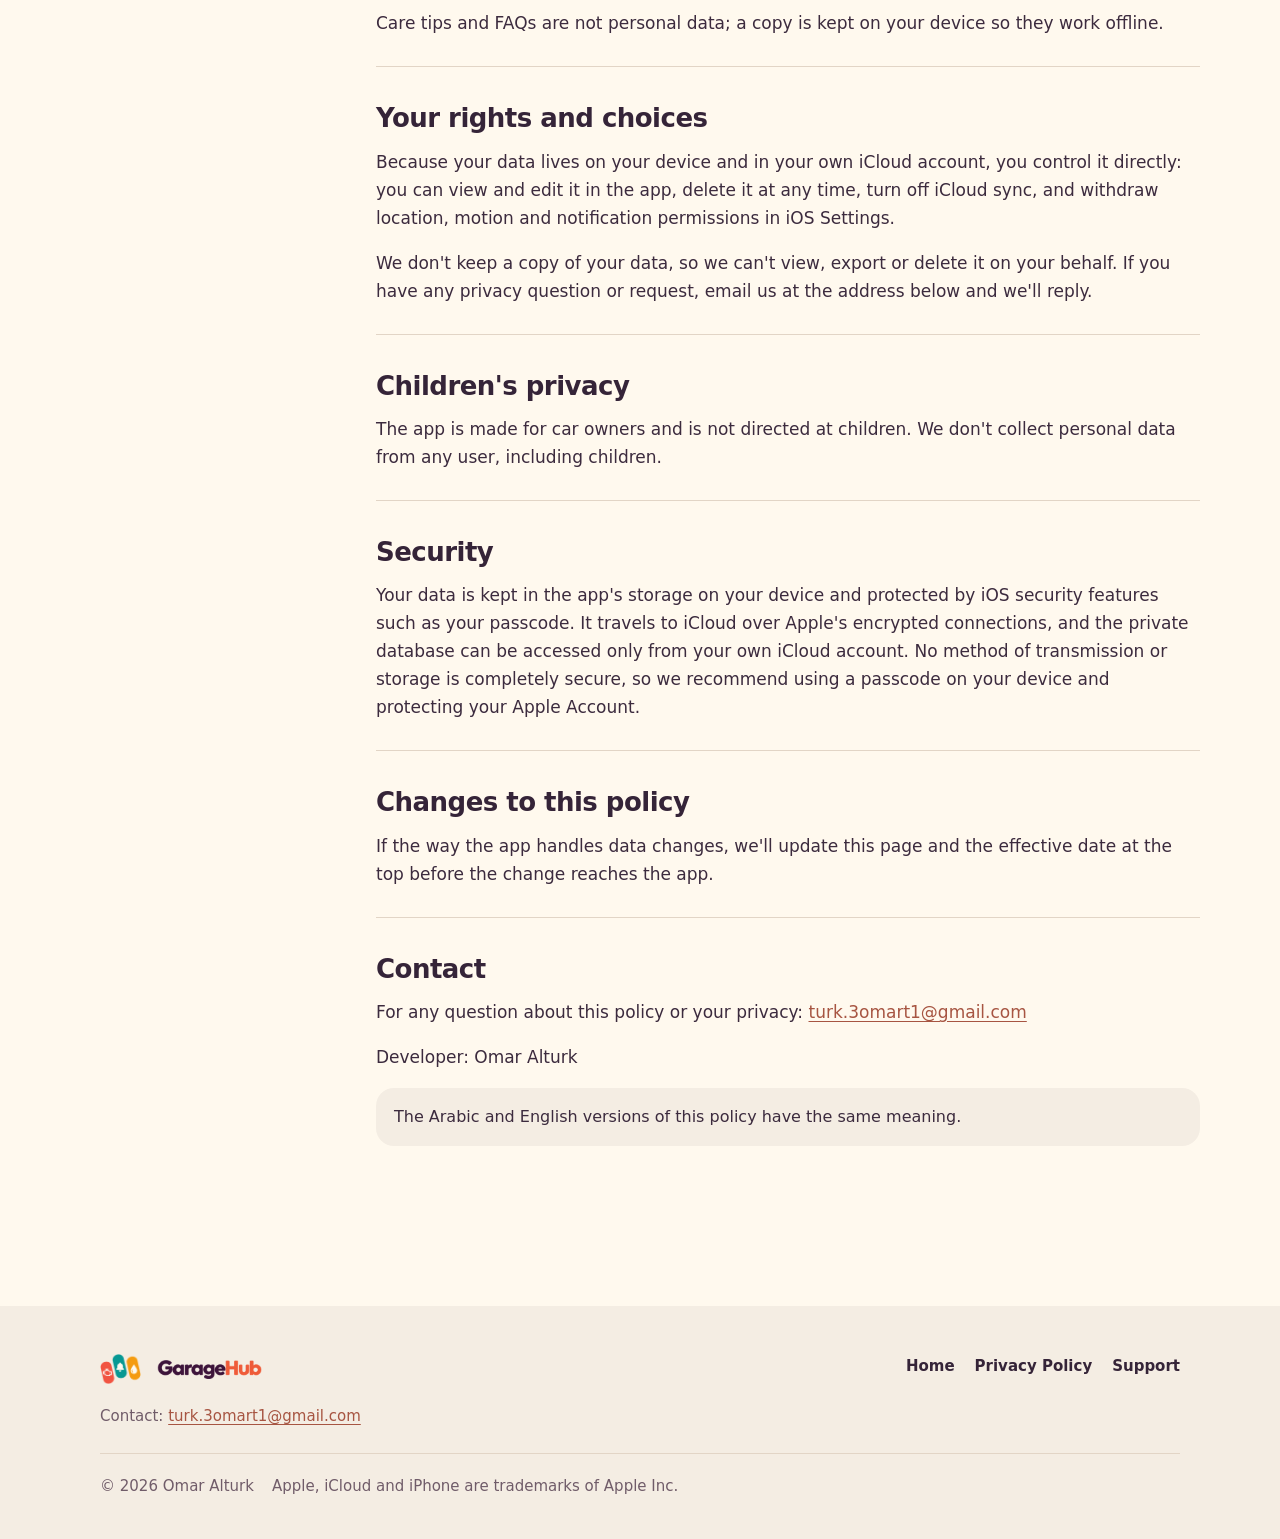
==== commit bc77e287: "Privacy policy: mention CloudKit's automatic user record" ====
--- a/privacy/index.html
+++ b/privacy/index.html
@@ -125,6 +125,7 @@
         <p>إذا كنت مسجّلًا في iCloud على جهازك، يزامن التطبيق بياناتك عبر <b>قاعدة البيانات الخاصة</b> في خدمة Apple CloudKit ضمن حساب iCloud الخاص بك، لتظهر على أجهزتك الأخرى المسجّلة بالحساب نفسه. هذه البيانات مرتبطة بحسابك في iCloud، وتديرها Apple وفق <a href="https://www.apple.com/legal/privacy/" rel="noopener">سياسة خصوصية Apple</a>، ولا يستطيع المطوّر الاطلاع عليها.</p>
         <p>إذا لم تكن مسجّلًا في iCloud، أو أوقفت iCloud لهذا التطبيق، تبقى بياناتك على جهازك فقط.</p>
         <p>لمعرفة متى يغيّر جهازك حساب iCloud، يحفظ التطبيق <b>على جهازك فقط</b> رمزًا مشفّرًا باتجاه واحد (hash) مشتقًا من معرّف حسابك في CloudKit. لا يمكن استرجاع المعرّف من هذا الرمز، ولا يُرسل إلى أي جهة.</p>
+        <p>عند استخدامك iCloud، تُنشئ خدمة CloudKit من Apple تلقائيًا سجل مستخدم للتطبيق يحمل معرّفًا عشوائيًا مرتبطًا بحسابك في iCloud. لا يحتوي هذا السجل على اسمك أو بريدك أو أي بيانات شخصية أخرى، ولا نستخدمه لأي غرض.</p>
         <h3>المحتوى العام</h3>
         <p>يجلب التطبيق نصائح العناية والأسئلة الشائعة والإعلانات من <b>قاعدة البيانات العامة</b> في Apple CloudKit. هذا المحتوى نفسه لكل المستخدمين، ولا يُرسل التطبيق في هذا الطلب أي بيانات شخصية. وكأي اتصال بالإنترنت، تعالج Apple معلومات الاتصال التقنية مثل عنوان IP لتقديم الخدمة.</p>
       </section>
@@ -296,6 +297,7 @@
         <p>If you're signed in to iCloud on your device, the app syncs your data through the <b>private database</b> of Apple CloudKit in your own iCloud account, so it appears on your other devices signed in to the same account. This data is tied to your iCloud account, is handled by Apple under the <a href="https://www.apple.com/legal/privacy/" rel="noopener">Apple Privacy Policy</a>, and cannot be accessed by the developer.</p>
         <p>If you're not signed in to iCloud, or you turn off iCloud for the app, your data stays on your device only.</p>
         <p>To notice when your device switches iCloud accounts, the app stores <b>on your device only</b> a one-way hash derived from your CloudKit user identifier. The identifier can't be recovered from it, and it isn't sent anywhere.</p>
+        <p>When you use iCloud, Apple's CloudKit automatically creates a user record for the app with a random identifier tied to your iCloud account. It contains no name, email or other personal details, and we don't use it for anything.</p>
         <h3>Public content</h3>
         <p>The app downloads care tips, frequently asked questions and announcements from Apple CloudKit's <b>public database</b>. This content is the same for everyone, and the app sends no personal data with that request. As with any internet connection, Apple processes technical connection information such as your IP address to provide the service.</p>
       </section>
--- a/assets/site.css
+++ b/assets/site.css
@@ -0,0 +1,387 @@
+/* GarageHub website. Colors come from the app's Shared/Theme.swift. */
+
+:root {
+  --bg: #FFF9EE;
+  --surface: #F4EDE3;
+  --surface-strong: #EEE5D9;
+  --line: #E2D5C6;
+  --text: #352438;
+  --subtext: #705C69;
+  --link: #A75542;
+  --garage: #38283F;
+  --on-garage: #FFF2DF;
+  --on-garage-muted: #D9C2CF;
+  --on-garage-accent: #B6EBD8;
+  --coral: #EF735F;
+  --teal: #238E84;
+  --teal-dark: #18796F;
+  --amber: #EFAC20;
+  --hub: #DC614C;
+  --note: #E0F1E7;
+  --note-text: #256C5A;
+  --warn: #F9E9CF;
+  --warn-text: #7A4E14;
+  --shadow: 0 1px 2px rgba(53, 36, 56, .06), 0 12px 32px -12px rgba(53, 36, 56, .18);
+  --radius: 26px;
+  --wrap: 1120px;
+  --gutter: 20px;
+  color-scheme: light dark;
+}
+
+@media (prefers-color-scheme: dark) {
+  :root {
+    --bg: #1D1420;
+    --surface: #2A1F2E;
+    --surface-strong: #382A3D;
+    --line: #4A3A50;
+    --text: #FFF4E6;
+    --subtext: #CDB9C6;
+    --link: #F2A08F;
+    --garage: #33243A;
+    --note: #1F3A33;
+    --note-text: #A8E2CF;
+    --warn: #3E3020;
+    --warn-text: #F2C98A;
+    --shadow: 0 1px 2px rgba(0, 0, 0, .3), 0 16px 40px -16px rgba(0, 0, 0, .6);
+  }
+}
+
+*, *::before, *::after { box-sizing: border-box; }
+
+html { -webkit-text-size-adjust: 100%; scroll-behavior: smooth; }
+@media (prefers-reduced-motion: reduce) { html { scroll-behavior: auto; } }
+
+body {
+  margin: 0;
+  background: var(--bg);
+  color: var(--text);
+  /* One family everywhere, like the app: SF Pro / SF Arabic on Apple devices. */
+  font: 17px/1.65 -apple-system, BlinkMacSystemFont, "SF Pro Text", "SF Arabic", system-ui, "Segoe UI", "Noto Sans", "Noto Sans Arabic", Tahoma, sans-serif;
+  text-rendering: optimizeLegibility;
+  -webkit-font-smoothing: antialiased;
+  overflow-x: hidden;
+}
+
+/* Never letter-space Arabic. English headings get a slight tightening only. */
+h1, h2, h3 { line-height: 1.2; margin: 0 0 .5em; font-weight: 750; }
+[lang="en"] h1, [lang="en"] h2 { letter-spacing: -0.02em; }
+[lang="ar"], [lang="ar"] * { letter-spacing: 0 !important; }
+[lang="ar"] h1, [lang="ar"] h2, [lang="ar"] h3 { line-height: 1.35; }
+p { margin: 0 0 1em; }
+a { color: var(--link); text-underline-offset: 3px; }
+a:hover { text-decoration-thickness: 2px; }
+img { max-width: 100%; height: auto; display: block; }
+ul, ol { padding-inline-start: 1.3em; margin: 0 0 1em; }
+li { margin-bottom: .35em; }
+b, strong { font-weight: 650; }
+
+:focus-visible { outline: 3px solid var(--teal); outline-offset: 3px; border-radius: 8px; }
+
+.skip {
+  position: absolute; inset-inline-start: 12px; top: -60px; z-index: 100;
+  background: var(--text); color: var(--bg); padding: 10px 16px; border-radius: 12px; font-weight: 600; text-decoration: none;
+}
+.skip:focus { top: 12px; }
+
+.wrap { width: 100%; max-width: var(--wrap); margin: 0 auto; padding: 0 var(--gutter); }
+.narrow { max-width: 780px; }
+
+/* ---------- Language switching ----------
+   Every page carries both languages. site.js sets data-lang on <html>;
+   without JavaScript both languages stay visible. */
+html.js[data-lang="ar"] [data-l="en"],
+html.js[data-lang="en"] [data-l="ar"] { display: none !important; }
+
+/* ---------- Header ---------- */
+.site-header {
+  position: sticky; top: 0; z-index: 50;
+  background: color-mix(in srgb, var(--bg) 82%, transparent);
+  -webkit-backdrop-filter: saturate(160%) blur(18px);
+  backdrop-filter: saturate(160%) blur(18px);
+  border-bottom: 1px solid color-mix(in srgb, var(--line) 70%, transparent);
+}
+.site-header .wrap { display: flex; align-items: center; gap: 12px; min-height: 64px; }
+.brand { display: inline-flex; align-items: center; gap: 8px; text-decoration: none; flex-shrink: 0; }
+.brand .mark { height: 30px; width: auto; }
+.brand .word { height: 19px; width: auto; }
+.brand picture { display: contents; }
+.nav { display: flex; align-items: center; gap: 4px; margin-inline-start: auto; }
+.nav a {
+  color: var(--text); text-decoration: none; font-weight: 600; font-size: 15px;
+  padding: 8px 12px; border-radius: 999px;
+}
+.nav a:hover { background: var(--surface); }
+.nav a[aria-current="page"] { background: var(--surface-strong); }
+.lang-switch {
+  display: inline-flex; padding: 3px; border-radius: 999px; background: var(--surface-strong); margin-inline-start: 6px;
+}
+.lang-switch button {
+  appearance: none; border: 0; background: transparent; color: var(--subtext);
+  font: inherit; font-size: 14px; font-weight: 650; padding: 6px 11px; border-radius: 999px; cursor: pointer; min-width: 44px;
+}
+.lang-switch button[aria-pressed="true"] { background: var(--bg); color: var(--text); box-shadow: 0 1px 3px rgba(0,0,0,.12); }
+html:not(.js) .lang-switch { display: none; }
+
+@media (max-width: 640px) {
+  .brand .word { display: none; }
+  .nav a { padding: 8px 9px; font-size: 14px; }
+}
+@media (max-width: 380px) {
+  .nav .nav-home { display: none; }
+}
+
+/* ---------- Buttons ---------- */
+.btn {
+  display: inline-flex; align-items: center; justify-content: center; gap: 8px;
+  min-height: 50px; padding: 0 24px; border-radius: 999px;
+  font-weight: 650; font-size: 16px; text-decoration: none;
+  transition: transform .2s ease, background-color .2s ease;
+}
+.btn:active { transform: scale(.97); }
+.btn-primary { background: var(--text); color: var(--bg); }
+.btn-primary:hover { background: color-mix(in srgb, var(--text) 88%, var(--bg)); }
+.btn-ghost { background: var(--surface-strong); color: var(--text); }
+.on-dark .btn-primary { background: var(--on-garage); color: #2A1F2E; }
+.on-dark .btn-ghost { background: rgba(255, 242, 223, .12); color: var(--on-garage); }
+.on-dark .btn-ghost:hover { background: rgba(255, 242, 223, .2); }
+
+/* ---------- Hero ---------- */
+.hero {
+  position: relative; overflow: hidden;
+  background: radial-gradient(120% 90% at 85% 0%, #4A3552 0%, #38283F 45%, #2A1D30 100%);
+  color: var(--on-garage);
+}
+.hero::after {
+  content: ""; position: absolute; inset: auto 0 0 0; height: 1px; background: rgba(255,242,223,.08);
+}
+.hero .wrap {
+  display: grid; grid-template-columns: 1.1fr .9fr; gap: 48px; align-items: center;
+  padding-top: 72px; padding-bottom: 0;
+}
+.hero-copy { padding-bottom: 72px; }
+.hero-logo { width: 220px; margin-bottom: 28px; }
+.eyebrow {
+  display: inline-flex; align-items: center; gap: 8px;
+  font-size: 14px; font-weight: 650; color: var(--on-garage-accent);
+  background: rgba(182, 235, 216, .1); padding: 6px 12px; border-radius: 999px; margin-bottom: 18px;
+}
+.hero h1 { font-size: clamp(36px, 6vw, 62px); margin-bottom: 18px; }
+.hero .lead { font-size: clamp(18px, 2.2vw, 21px); color: var(--on-garage-muted); max-width: 34em; }
+.hero .actions { display: flex; flex-wrap: wrap; gap: 12px; margin-top: 30px; }
+.hero .fine { margin-top: 18px; font-size: 14px; color: var(--on-garage-muted); }
+
+.capsules { position: absolute; inset-inline-end: -60px; top: -40px; opacity: .08; width: 420px; pointer-events: none; }
+
+/* Phone frame around the real app screenshot */
+.device {
+  position: relative; justify-self: center; width: min(320px, 78vw);
+  padding: 11px; border-radius: 52px;
+  background: linear-gradient(145deg, #4c3a52, #1b131e);
+  box-shadow: 0 40px 80px -30px rgba(0,0,0,.65), inset 0 0 0 1.5px rgba(255,255,255,.08);
+  /* The phone rises out of the bottom edge of the hero, which clips it. */
+  align-self: end; margin-bottom: -230px;
+}
+.device img { border-radius: 42px; width: 100%; aspect-ratio: 1206 / 2622; object-fit: cover; object-position: top; }
+.device-caption { font-size: 14px; color: var(--subtext); margin-top: 14px; }
+
+@media (max-width: 860px) {
+  .hero .wrap { grid-template-columns: 1fr; gap: 8px; padding-top: 48px; }
+  .hero-copy { padding-bottom: 32px; }
+  .hero-logo { width: 180px; }
+  .device { margin-bottom: -260px; width: min(290px, 74vw); }
+}
+
+/* ---------- Sections ---------- */
+.section { padding: 96px 0; }
+.section-tight { padding: 64px 0; }
+.section-head { max-width: 720px; margin-bottom: 44px; }
+.section-head h2 { font-size: clamp(30px, 4.4vw, 44px); }
+.section-head p { color: var(--subtext); font-size: 19px; }
+.kicker { font-size: 14px; font-weight: 700; color: var(--hub); margin-bottom: 10px; display: block; }
+@media (max-width: 860px) { .section { padding: 72px 0; } }
+
+/* Feature cards */
+.grid { display: grid; gap: 16px; grid-template-columns: repeat(3, 1fr); }
+@media (max-width: 960px) { .grid { grid-template-columns: repeat(2, 1fr); } }
+@media (max-width: 600px) { .grid { grid-template-columns: 1fr; } }
+
+.card {
+  background: var(--surface); border-radius: var(--radius); padding: 28px;
+  transition: transform .35s cubic-bezier(.2,.8,.2,1), box-shadow .35s ease;
+}
+.card:hover { transform: translateY(-3px); box-shadow: var(--shadow); }
+.card h3 { font-size: 21px; margin-top: 18px; }
+.card p { color: var(--subtext); margin: 0; }
+.icon {
+  width: 52px; height: 52px; border-radius: 17px; display: grid; place-items: center; color: #FFF9EE;
+}
+.icon svg { width: 26px; height: 26px; }
+.i-coral { background: var(--coral); }
+.i-teal { background: var(--teal); }
+.i-amber { background: var(--amber); color: #3a2a10; }
+.i-plum { background: var(--garage); }
+.i-hub { background: var(--hub); }
+
+/* Split showcase */
+.split { display: grid; grid-template-columns: 1fr 1fr; gap: 56px; align-items: center; }
+@media (max-width: 860px) { .split { grid-template-columns: 1fr; gap: 32px; } }
+.checks { list-style: none; padding: 0; margin: 24px 0 0; }
+.checks li { display: flex; gap: 14px; align-items: flex-start; margin-bottom: 18px; }
+.checks li > span:first-child {
+  flex-shrink: 0; width: 28px; height: 28px; border-radius: 10px; display: grid; place-items: center;
+  background: var(--note); color: var(--note-text); margin-top: 1px;
+}
+.checks svg { width: 16px; height: 16px; }
+.checks b { display: block; }
+.checks small { color: var(--subtext); font-size: 15px; display: block; }
+
+.panel {
+  background: var(--garage); color: var(--on-garage); border-radius: 32px; padding: 32px;
+  box-shadow: var(--shadow);
+}
+.panel .label { font-size: 14px; color: var(--on-garage-muted); }
+.panel .big { font-size: 40px; font-weight: 750; font-variant-numeric: tabular-nums; }
+.lifebar { height: 12px; border-radius: 999px; background: rgba(255,242,223,.14); overflow: hidden; margin: 14px 0 8px; }
+.lifebar > i { display: block; height: 100%; width: 0; border-radius: inherit; background: var(--amber); transition: width 1.4s cubic-bezier(.2,.8,.2,1); }
+.lifebar.on > i { width: 66%; }
+.panel-rows { display: grid; gap: 10px; margin-top: 22px; }
+.panel-row {
+  display: flex; align-items: center; gap: 12px; background: rgba(255,242,223,.07);
+  border-radius: 18px; padding: 12px 14px; font-size: 15px;
+}
+.panel-row .dot { width: 10px; height: 10px; border-radius: 50%; flex-shrink: 0; }
+.panel-row .when { margin-inline-start: auto; color: var(--on-garage-muted); font-size: 14px; white-space: nowrap; }
+.panel-note { font-size: 13px; color: var(--on-garage-muted); margin: 16px 0 0; }
+
+/* Privacy band */
+.band {
+  background: var(--garage); color: var(--on-garage); border-radius: 36px; padding: clamp(28px, 5vw, 56px);
+  display: grid; grid-template-columns: 1.2fr 1fr; gap: 40px; align-items: center;
+}
+.band h2 { font-size: clamp(28px, 4vw, 40px); }
+.band p { color: var(--on-garage-muted); }
+.band ul { list-style: none; padding: 0; margin: 0; display: grid; gap: 10px; }
+.band li { background: rgba(255,242,223,.07); border-radius: 16px; padding: 14px 16px; margin: 0; }
+@media (max-width: 860px) { .band { grid-template-columns: 1fr; } }
+
+/* ---------- Document pages (privacy, support) ---------- */
+.doc-hero { background: var(--surface); padding: 64px 0 48px; }
+.doc-hero h1 { font-size: clamp(34px, 5vw, 52px); }
+.doc-hero p { color: var(--subtext); font-size: 19px; max-width: 40em; margin: 0; }
+.meta { display: flex; flex-wrap: wrap; gap: 8px 18px; margin-top: 22px !important; font-size: 15px !important; }
+.meta span { display: inline-flex; gap: 6px; }
+
+.doc-layout { display: grid; grid-template-columns: 240px minmax(0, 1fr); gap: 56px; padding: 56px 0 96px; }
+@media (max-width: 900px) { .doc-layout { grid-template-columns: minmax(0, 1fr); gap: 24px; padding-top: 32px; } }
+
+.toc { position: sticky; top: 88px; align-self: start; font-size: 15px; }
+.toc h2 { font-size: 13px; font-weight: 700; color: var(--subtext); margin-bottom: 10px; }
+.toc ol { list-style: none; padding: 0; margin: 0; border-inline-start: 2px solid var(--line); }
+.toc li { margin: 0; }
+.toc a {
+  display: block; padding: 6px 14px; color: var(--subtext); text-decoration: none;
+  margin-inline-start: -2px; border-inline-start: 2px solid transparent;
+}
+.toc a:hover { color: var(--text); }
+.toc a.active { color: var(--text); border-inline-start-color: var(--hub); font-weight: 600; }
+/* On small screens the contents become a compact row of chips. */
+@media (max-width: 900px) {
+  .toc { position: static; }
+  .toc ol { display: flex; flex-wrap: wrap; gap: 8px; border: 0; }
+  .toc a {
+    margin: 0; border: 0; padding: 7px 13px; border-radius: 999px;
+    background: var(--surface); color: var(--text); font-size: 14px; font-weight: 550;
+  }
+  .toc a.active { border: 0; background: var(--surface-strong); }
+}
+
+.doc section { scroll-margin-top: 84px; padding-bottom: 12px; margin-bottom: 36px; border-bottom: 1px solid var(--line); }
+.doc section:last-child { border-bottom: 0; }
+.doc h2 { font-size: 26px; }
+.doc h3 { font-size: 19px; margin-top: 22px; }
+.doc p, .doc li { color: color-mix(in srgb, var(--text) 88%, var(--subtext)); }
+
+.summary {
+  background: var(--note); color: var(--note-text); border-radius: 22px; padding: 22px 24px; margin-bottom: 40px;
+}
+.summary h2 { font-size: 19px; margin-bottom: 10px; color: inherit; }
+.summary ul { margin: 0; }
+.summary li { color: inherit !important; }
+
+.callout {
+  background: var(--surface); border-radius: 18px; padding: 16px 18px; margin: 0 0 1em; font-size: 16px;
+}
+
+.table-wrap { overflow-x: auto; margin: 0 0 1.2em; border-radius: 18px; border: 1px solid var(--line); }
+table { border-collapse: collapse; width: 100%; font-size: 15px; min-width: 520px; }
+th, td { text-align: start; padding: 12px 14px; vertical-align: top; border-bottom: 1px solid var(--line); }
+th { background: var(--surface); font-weight: 650; }
+tr:last-child td { border-bottom: 0; }
+@media (max-width: 600px) { table { min-width: 0; font-size: 14px; } th, td { padding: 10px; } }
+
+/* Steps (support) */
+.steps { counter-reset: step; list-style: none; padding: 0; }
+.steps li { counter-increment: step; position: relative; padding-inline-start: 44px; margin-bottom: 14px; }
+.steps li::before {
+  content: counter(step); position: absolute; inset-inline-start: 0; top: 0;
+  width: 30px; height: 30px; border-radius: 10px; display: grid; place-items: center;
+  background: var(--surface-strong); font-weight: 700; font-size: 14px; color: var(--text);
+}
+.path { font-weight: 650; color: var(--text); background: var(--surface-strong); padding: 1px 8px; border-radius: 8px; white-space: nowrap; }
+
+/* FAQ accordions */
+.faq details { background: var(--surface); border-radius: 20px; margin-bottom: 10px; }
+.faq summary {
+  list-style: none; cursor: pointer; padding: 18px 22px; font-weight: 650; display: flex; align-items: center; gap: 12px;
+}
+.faq summary::-webkit-details-marker { display: none; }
+.faq summary::after {
+  content: ""; margin-inline-start: auto; width: 10px; height: 10px; flex-shrink: 0;
+  border-inline-end: 2px solid var(--subtext); border-bottom: 2px solid var(--subtext);
+  transform: rotate(45deg); transition: transform .25s ease; margin-top: -4px;
+}
+.faq details[open] summary::after { transform: rotate(-135deg); margin-top: 4px; }
+.faq .answer { padding: 0 22px 18px; color: var(--subtext); }
+.faq .answer p:last-child { margin-bottom: 0; }
+
+.contact-card {
+  background: var(--garage); color: var(--on-garage); border-radius: 30px; padding: clamp(26px, 4vw, 44px);
+}
+.contact-card h2 { color: var(--on-garage); }
+.contact-card p { color: var(--on-garage-muted) !important; }
+.contact-card .email {
+  display: inline-flex; align-items: center; gap: 10px; margin: 8px 0 18px;
+  font-size: clamp(18px, 3vw, 24px); font-weight: 700; color: var(--on-garage);
+  word-break: break-all; direction: ltr; unicode-bidi: isolate;
+}
+
+/* ---------- Footer ---------- */
+.site-footer { background: var(--surface); padding: 48px 0 40px; font-size: 15px; color: var(--subtext); }
+.site-footer .wrap { display: grid; grid-template-columns: 1fr auto; gap: 24px; align-items: start; }
+.site-footer .brand .word { display: block; }
+.site-footer nav { display: flex; flex-wrap: wrap; gap: 6px 20px; }
+.site-footer nav a { color: var(--text); text-decoration: none; font-weight: 600; }
+.site-footer nav a:hover { text-decoration: underline; }
+.site-footer .legal { grid-column: 1 / -1; border-top: 1px solid var(--line); padding-top: 20px; display: flex; flex-wrap: wrap; gap: 6px 18px; }
+@media (max-width: 640px) { .site-footer .wrap { grid-template-columns: 1fr; } }
+
+/* ---------- Placeholder warning (shown only while {{…}} fields remain) ---------- */
+.unfilled-banner {
+  background: var(--warn); color: var(--warn-text); font-weight: 600; font-size: 15px;
+  padding: 12px var(--gutter); text-align: center;
+}
+.fill { background: var(--warn); color: var(--warn-text); border-radius: 6px; padding: 0 5px; font-weight: 650; }
+
+/* ---------- Reveal on scroll (only with JS, never with reduced motion) ---------- */
+html.js .reveal { opacity: 0; transform: translateY(18px); transition: opacity .8s cubic-bezier(.2,.8,.2,1), transform .8s cubic-bezier(.2,.8,.2,1); }
+html.js .reveal.in { opacity: 1; transform: none; }
+@media (prefers-reduced-motion: reduce) {
+  html.js .reveal { opacity: 1; transform: none; transition: none; }
+  .card, .lifebar > i { transition: none; }
+}
+
+@media print {
+  .site-header, .site-footer, .toc, .lang-switch, .unfilled-banner { display: none !important; }
+  body { background: #fff; color: #000; }
+  .doc-layout { display: block; padding: 0; }
+}
